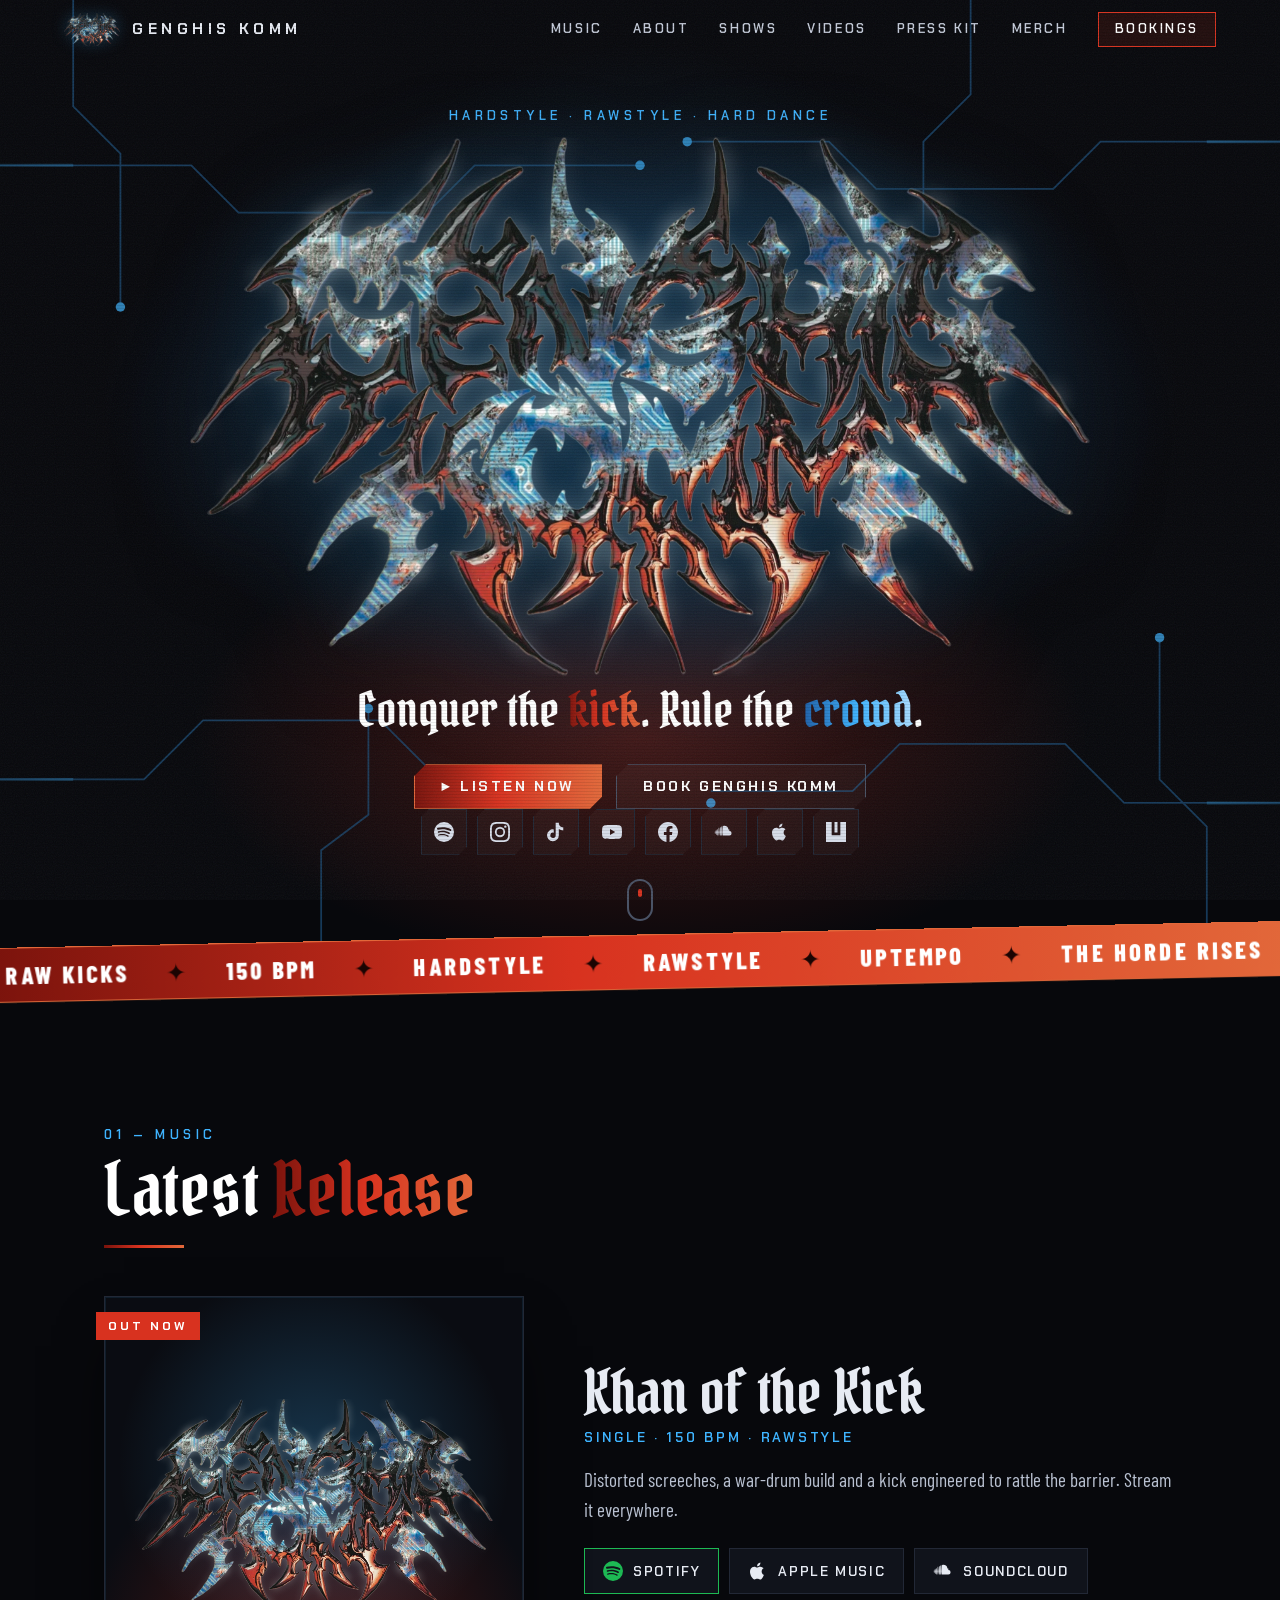
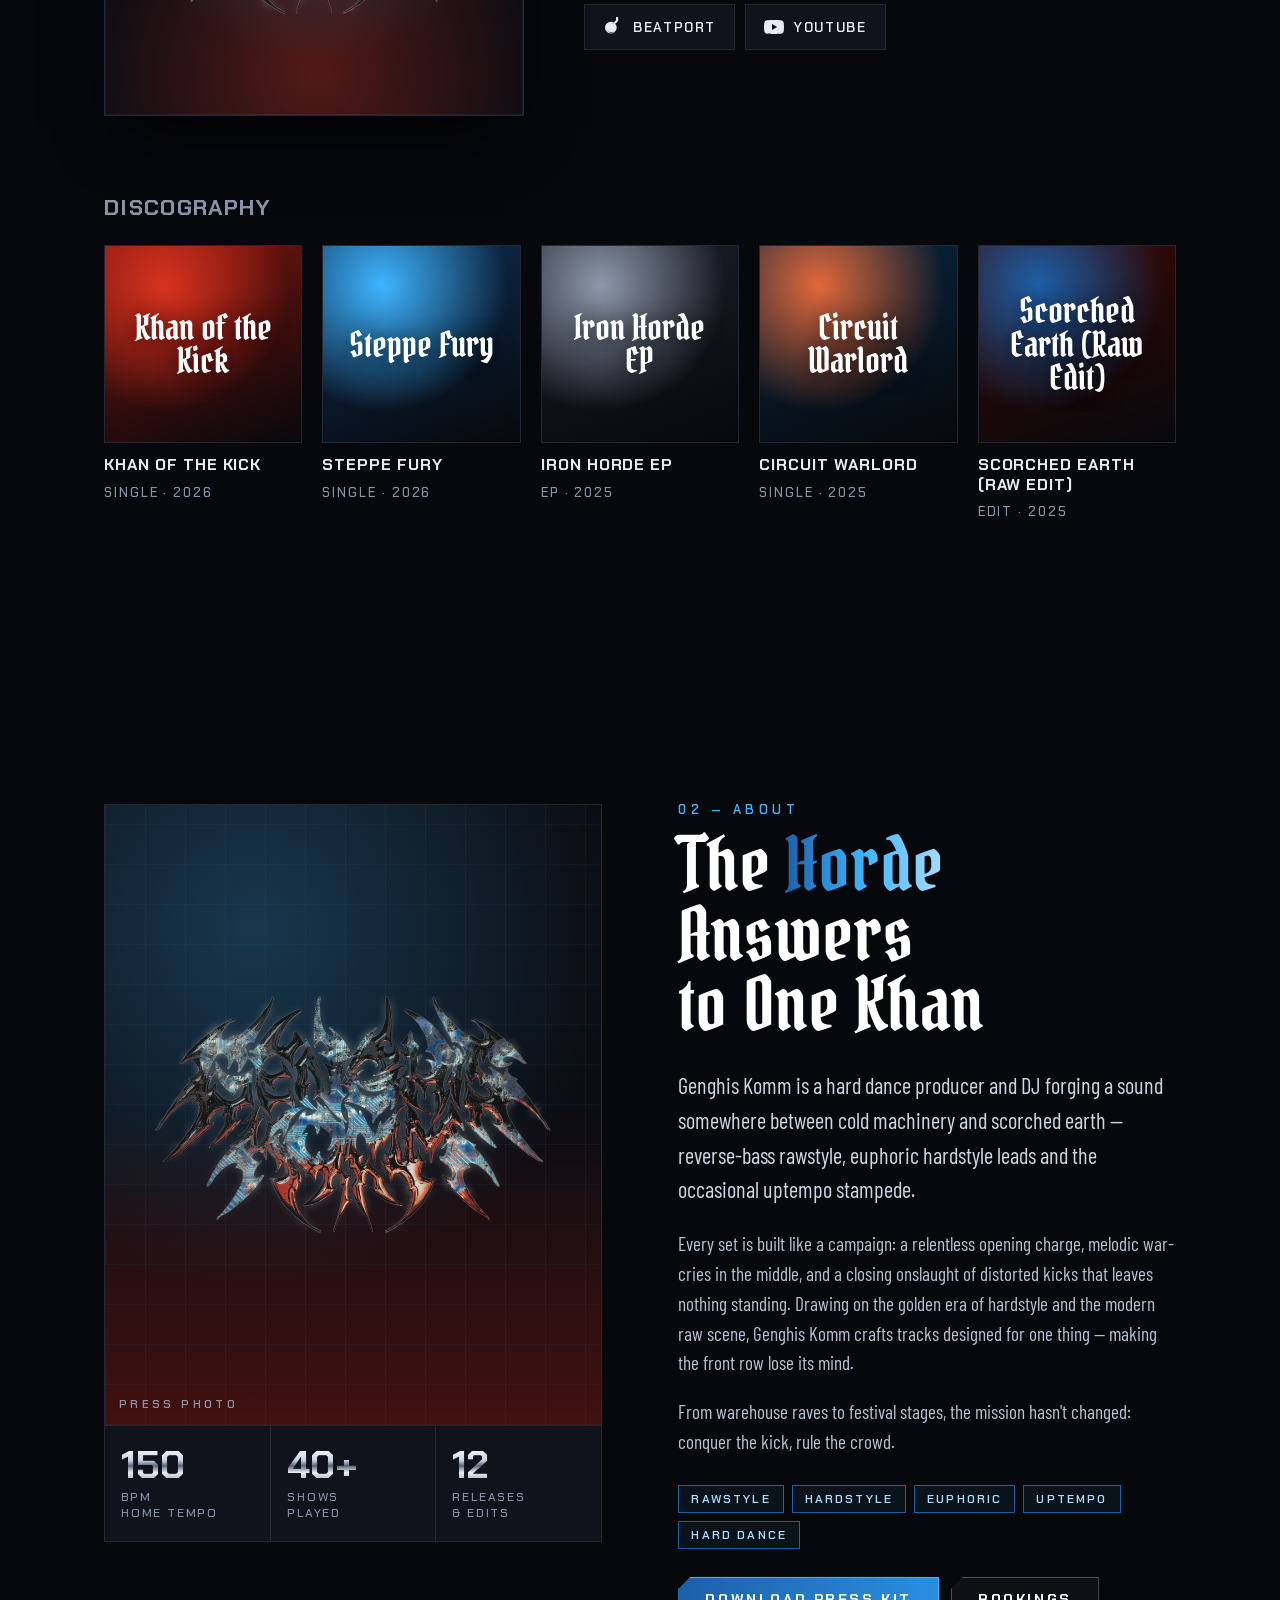
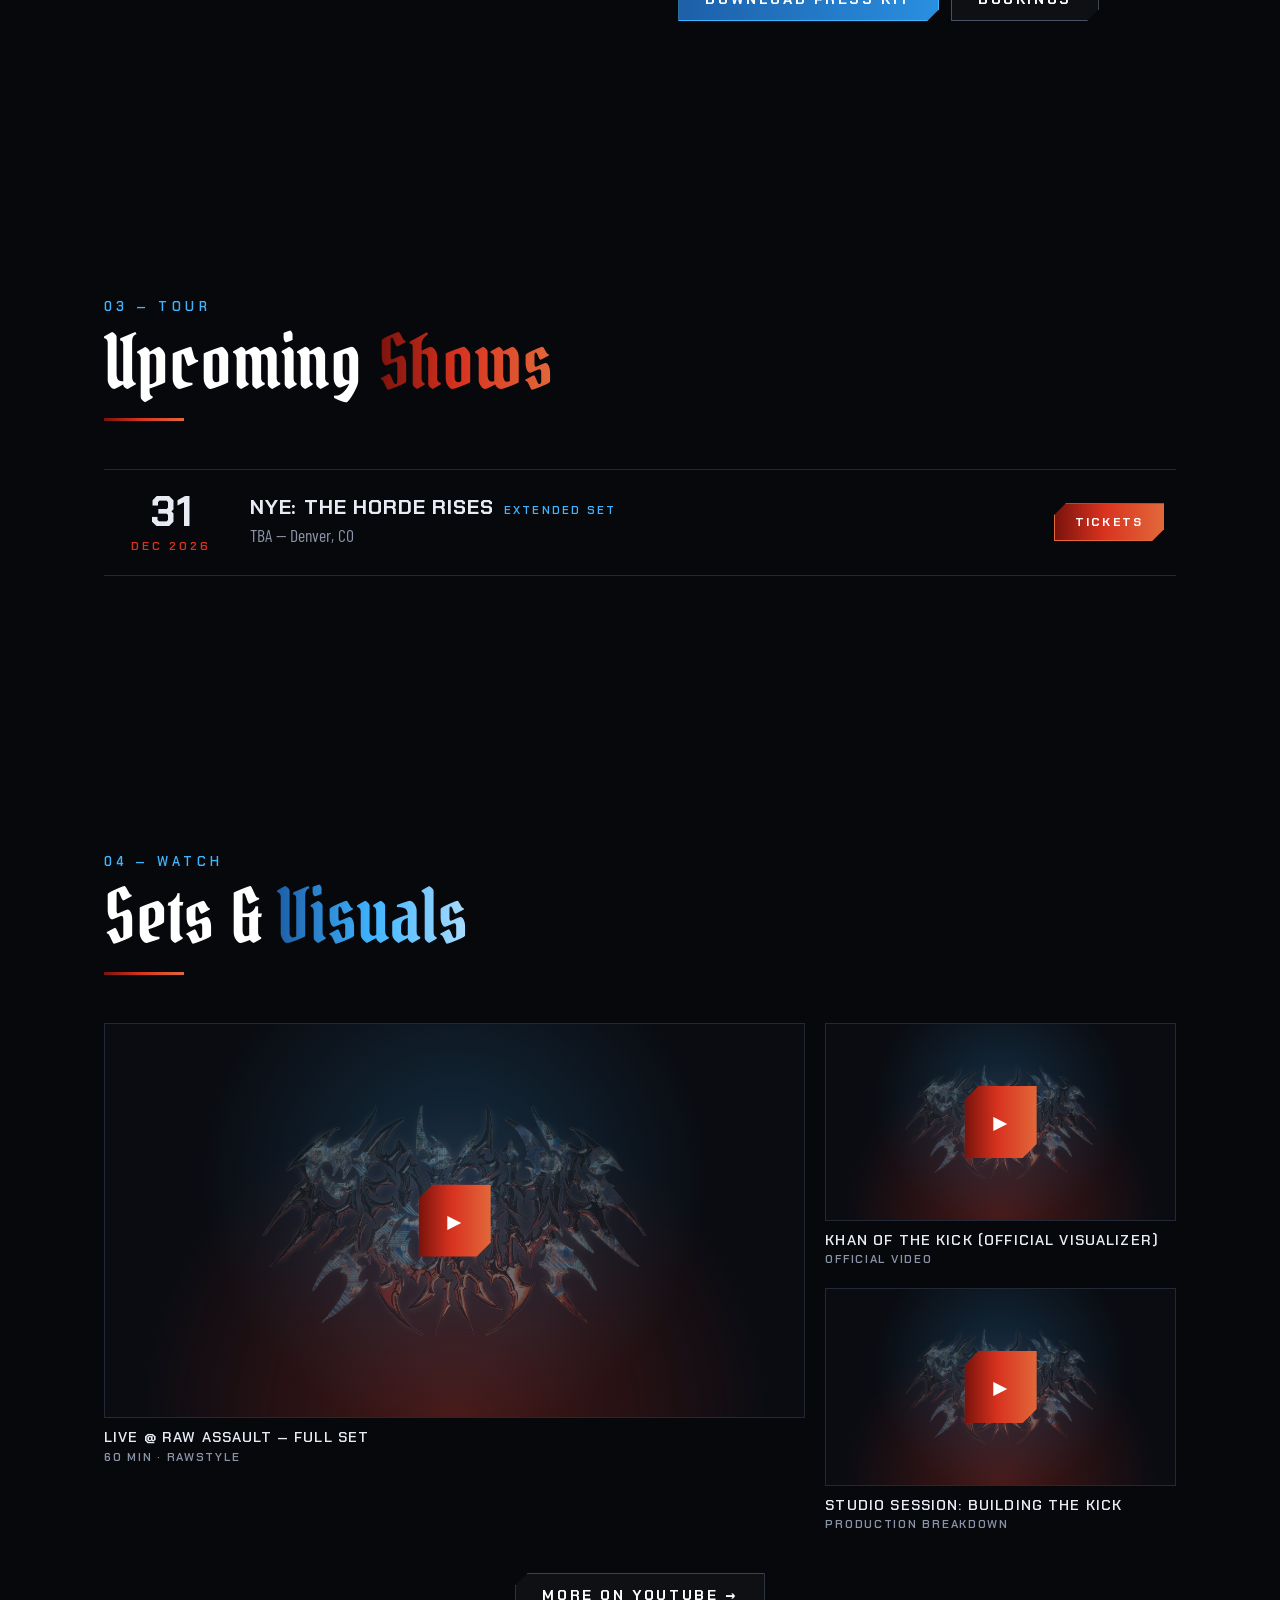
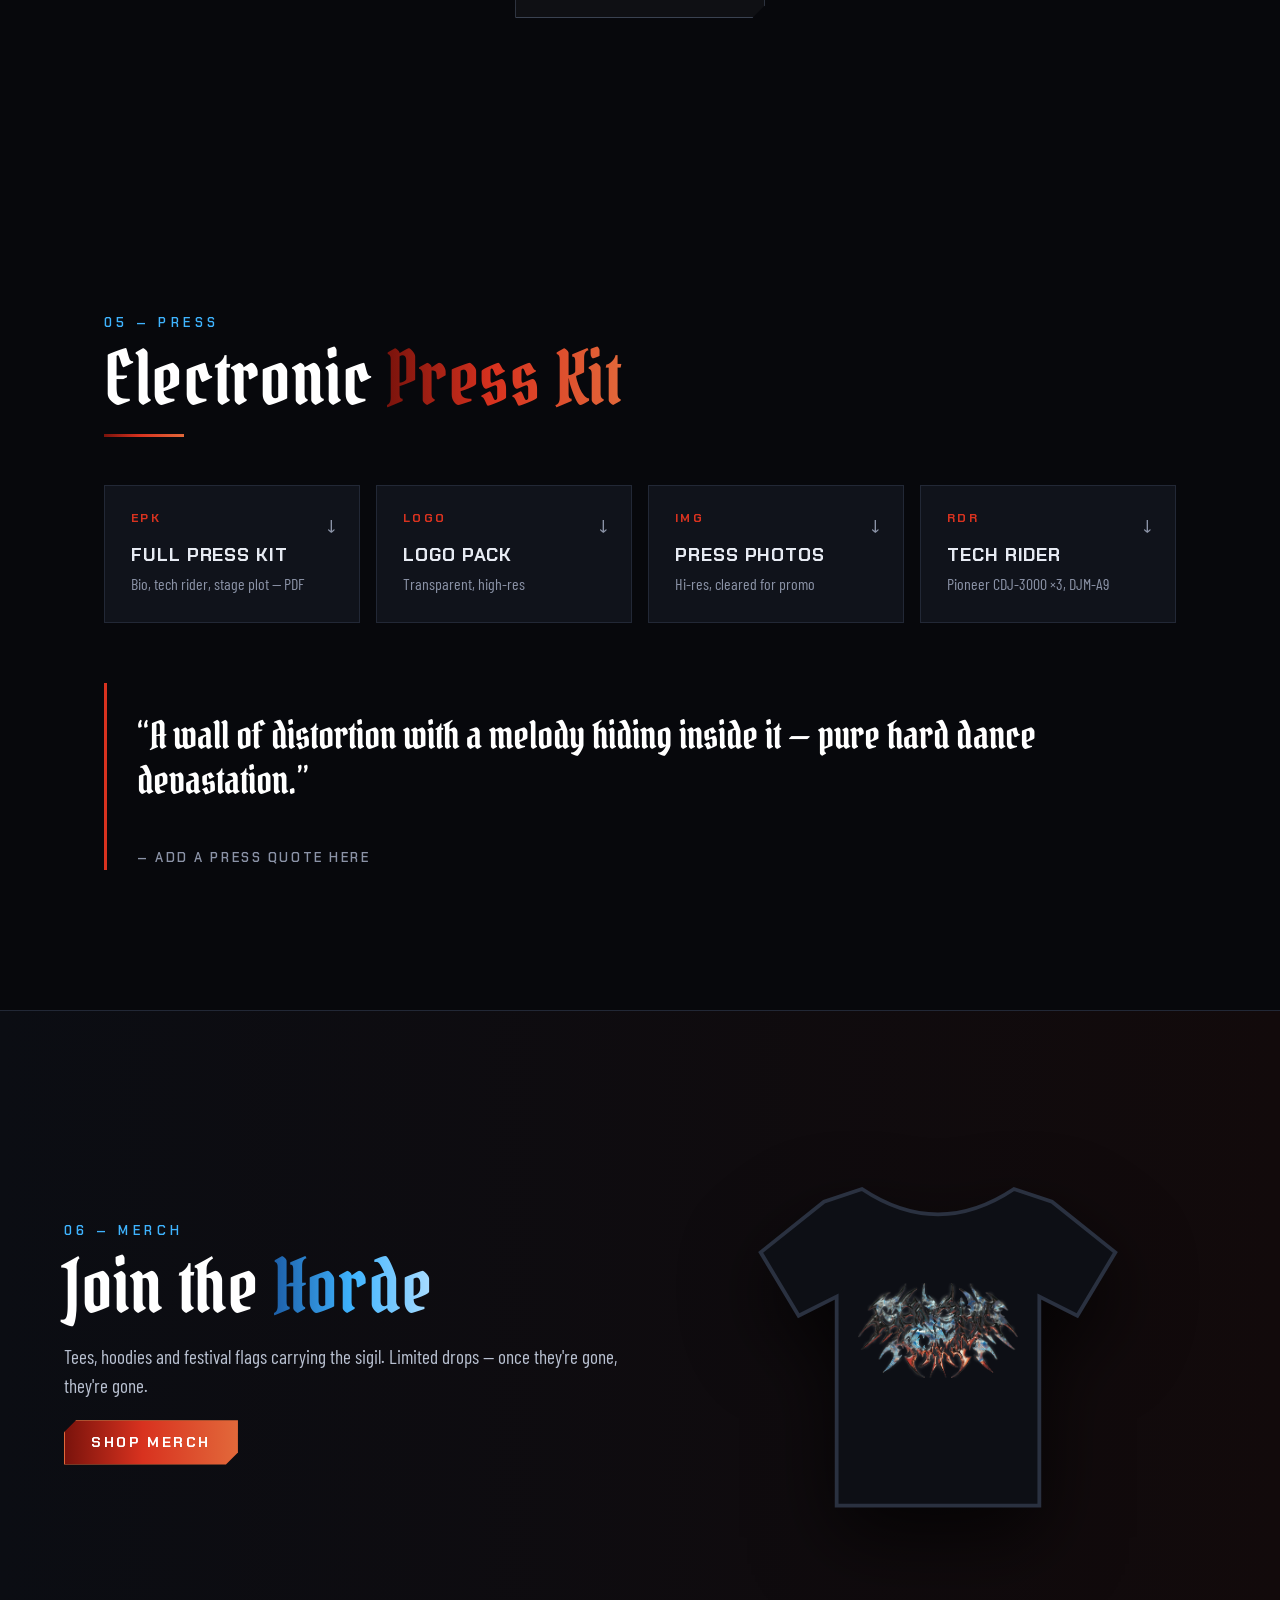
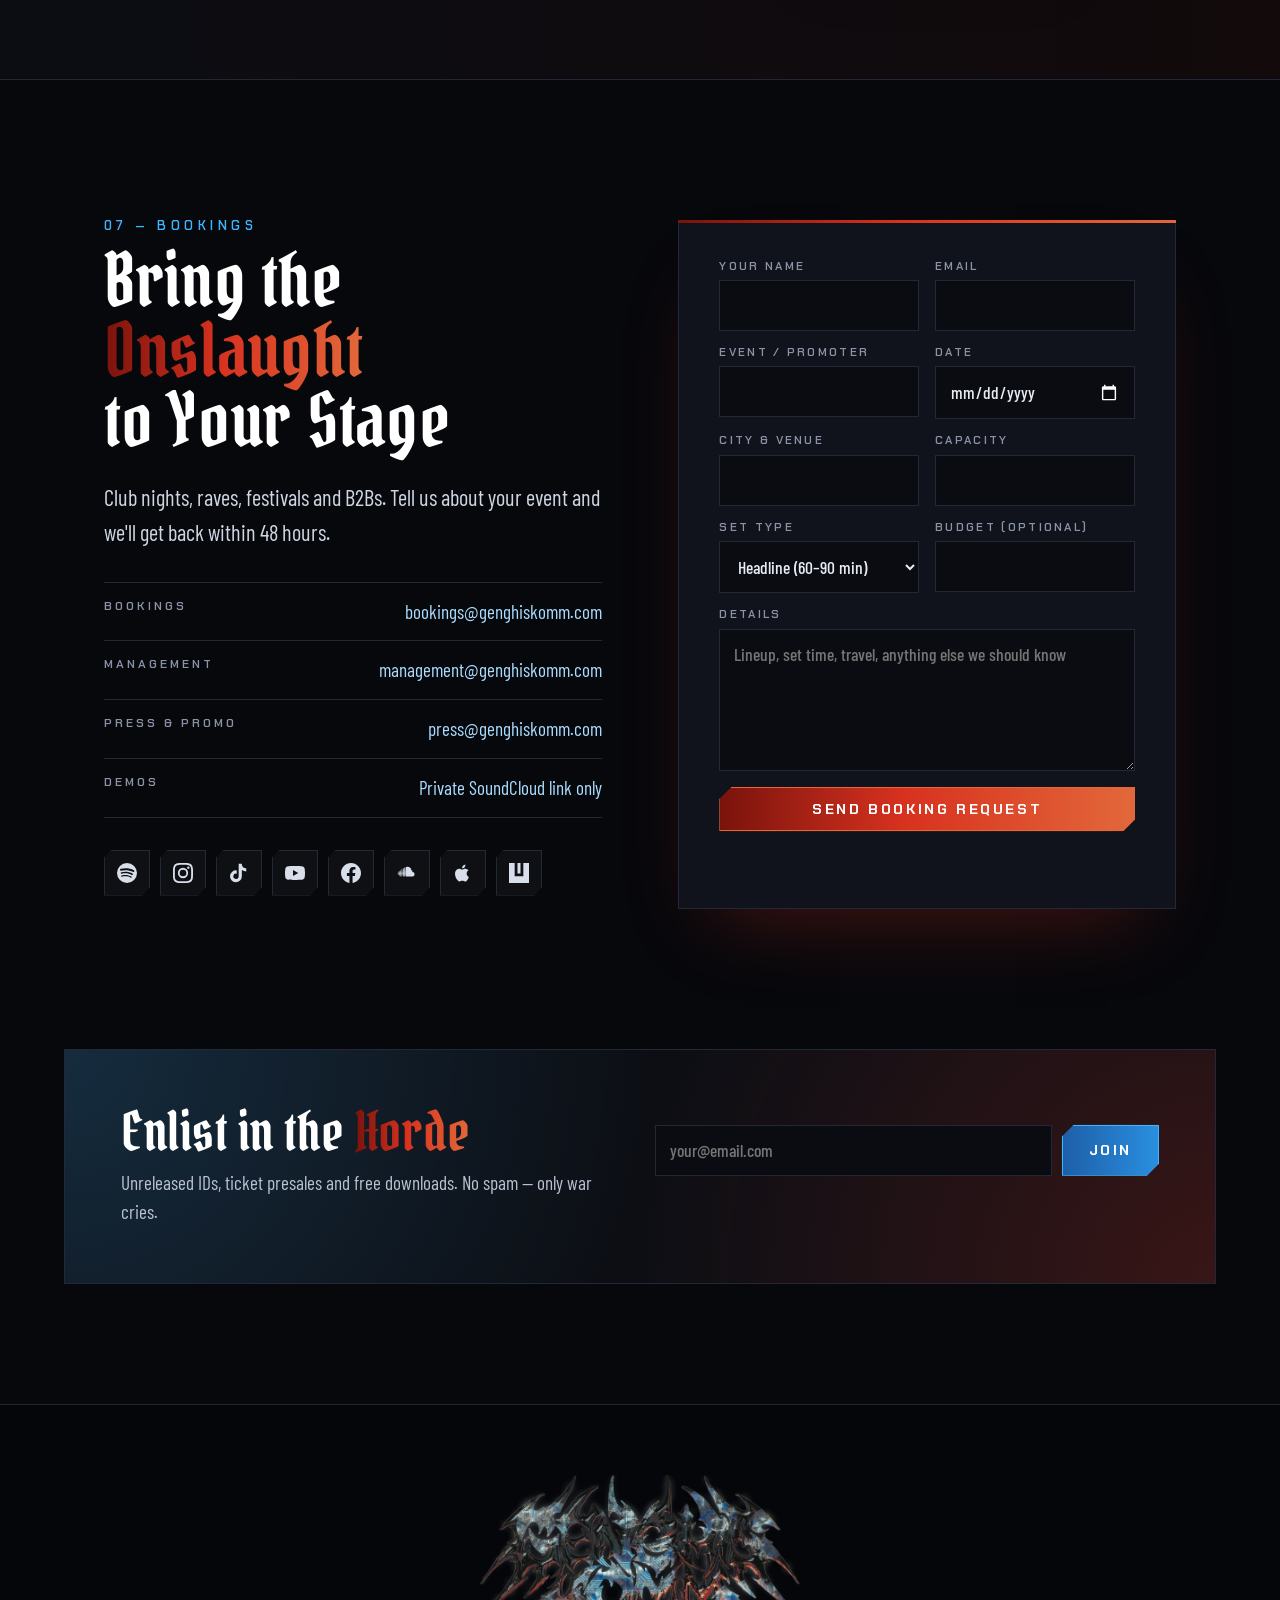
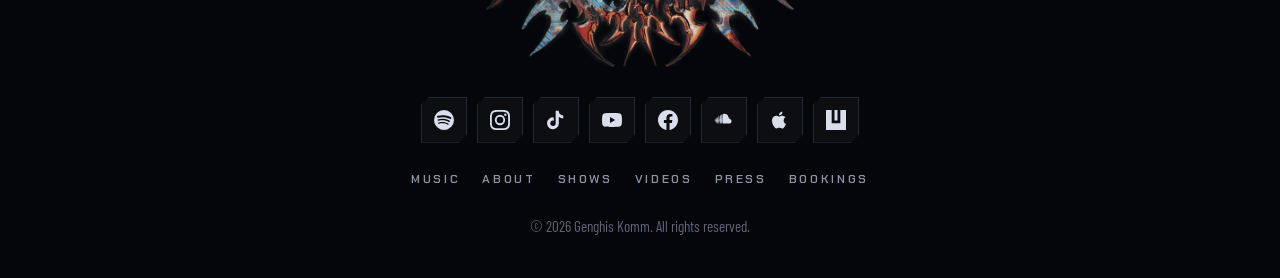
==== index.html @ 0d564d3f "Add Genghis Komm hard dance artist website Static single-page artist profile built around the Genghi" ====
<!doctype html>
<html lang="en">
<head>
  <meta charset="utf-8">
  <meta name="viewport" content="width=device-width, initial-scale=1">
  <title>Genghis Komm — Hard Dance</title>
  <meta name="description" content="Genghis Komm — hardstyle, rawstyle and hard dance producer & DJ. Music, tour dates, press kit and bookings.">
  <meta name="theme-color" content="#07080c">

  <meta property="og:type" content="profile">
  <meta property="og:title" content="Genghis Komm — Hard Dance">
  <meta property="og:description" content="Hardstyle / Rawstyle producer & DJ. Listen, watch, and book Genghis Komm.">
  <meta property="og:image" content="assets/og-image.jpg">
  <meta name="twitter:card" content="summary_large_image">

  <link rel="icon" type="image/png" href="assets/favicon.png">
  <link rel="apple-touch-icon" href="assets/favicon.png">

  <link rel="preconnect" href="https://fonts.googleapis.com">
  <link rel="preconnect" href="https://fonts.gstatic.com" crossorigin>
  <link href="https://fonts.googleapis.com/css2?family=Chakra+Petch:wght@400;500;600;700&family=Pirata+One&family=Barlow+Condensed:wght@400;500;600;800&display=swap" rel="stylesheet">
  <link rel="stylesheet" href="css/style.css">

  <script type="application/ld+json">
  {
    "@context": "https://schema.org",
    "@type": "MusicGroup",
    "name": "Genghis Komm",
    "genre": ["Hardstyle", "Rawstyle", "Hard Dance"],
    "image": "assets/og-image.jpg",
    "sameAs": [
      "https://open.spotify.com/artist/REPLACE_WITH_SPOTIFY_ARTIST_ID",
      "https://www.instagram.com/genghiskomm",
      "https://www.facebook.com/genghiskomm",
      "https://www.tiktok.com/@genghiskomm",
      "https://www.youtube.com/@genghiskomm",
      "https://soundcloud.com/genghiskomm"
    ]
  }
  </script>
</head>
<body>
  <div class="fx-noise" aria-hidden="true"></div>
  <div class="fx-scan" aria-hidden="true"></div>

  <!-- ============ NAV ============ -->
  <header class="nav" id="top">
    <a class="nav__brand" href="#top" aria-label="Genghis Komm home">
      <img src="assets/logo.webp" alt="" width="64" height="38">
      <span>GENGHIS KOMM</span>
    </a>
    <button class="nav__toggle" aria-expanded="false" aria-controls="nav-menu" aria-label="Open menu">
      <span></span><span></span><span></span>
    </button>
    <nav class="nav__menu" id="nav-menu">
      <a href="#music">Music</a>
      <a href="#about">About</a>
      <a href="#shows">Shows</a>
      <a href="#videos">Videos</a>
      <a href="#press">Press Kit</a>
      <a href="#merch">Merch</a>
      <a class="nav__cta" href="#bookings">Bookings</a>
    </nav>
  </header>

  <main>
    <!-- ============ HERO ============ -->
    <section class="hero" aria-label="Genghis Komm">
      <svg class="hero__circuit" aria-hidden="true" viewBox="0 0 1200 800" preserveAspectRatio="xMidYMid slice">
        <defs>
          <linearGradient id="trace" x1="0" x2="1">
            <stop offset="0" stop-color="#3fb4ff" stop-opacity="0"/>
            <stop offset=".5" stop-color="#3fb4ff" stop-opacity=".9"/>
            <stop offset="1" stop-color="#3fb4ff" stop-opacity="0"/>
          </linearGradient>
        </defs>
        <g fill="none" stroke="#1d4f7a" stroke-width="1.5">
          <path d="M0 140 H220 L260 180 H420 L460 140 H600"/>
          <path d="M0 660 H180 L230 610 H380 L420 650 H560"/>
          <path d="M1200 120 H990 L950 160 H800 L760 120 H640"/>
          <path d="M1200 680 H1010 L960 630 H820 L780 670 H660"/>
          <path d="M120 0 V90 L160 130 V260"/>
          <path d="M1080 800 V700 L1040 660 V540"/>
          <path d="M330 800 V720 L370 690 V600"/>
          <path d="M880 0 V80 L840 120 V230"/>
        </g>
        <g class="hero__pulses" fill="none" stroke="url(#trace)" stroke-width="2.5">
          <path d="M0 140 H220 L260 180 H420 L460 140 H600"/>
          <path d="M1200 680 H1010 L960 630 H820 L780 670 H660"/>
          <path d="M1200 120 H990 L950 160 H800 L760 120 H640"/>
          <path d="M0 660 H180 L230 610 H380 L420 650 H560"/>
        </g>
        <g fill="#3fb4ff">
          <circle cx="600" cy="140" r="4"/><circle cx="560" cy="660" r="4"/>
          <circle cx="640" cy="120" r="4"/><circle cx="660" cy="680" r="4"/>
          <circle cx="160" cy="260" r="4"/><circle cx="1040" cy="540" r="4"/>
          <circle cx="370" cy="600" r="4"/><circle cx="840" cy="230" r="4"/>
        </g>
      </svg>

      <div class="hero__glow" aria-hidden="true"></div>

      <div class="hero__inner">
        <p class="eyebrow">Hardstyle · Rawstyle · Hard Dance</p>
        <h1 class="hero__logo">
          <img src="assets/logo.webp" alt="Genghis Komm" width="1428" height="856" fetchpriority="high">
        </h1>
        <p class="hero__tag">Conquer the <span class="red">kick</span>. Rule the <span class="blue">crowd</span>.</p>
        <div class="hero__ctas">
          <a class="btn btn--red" href="#music">▶ Listen now</a>
          <a class="btn btn--ghost" href="#bookings">Book Genghis Komm</a>
        </div>
        <ul class="socials socials--hero" aria-label="Social links">
          <!-- Link list is shared with the footer & bookings section; edit URLs in js/main.js → LINKS -->
        </ul>
      </div>

      <a class="hero__scroll" href="#music" aria-label="Scroll to music"><span></span></a>
    </section>

    <!-- ============ TICKER ============ -->
    <div class="ticker" aria-hidden="true">
      <div class="ticker__track">
        <span>RAW KICKS</span><i>✦</i><span>150 BPM</span><i>✦</i><span>HARDSTYLE</span><i>✦</i><span>RAWSTYLE</span><i>✦</i><span>UPTEMPO</span><i>✦</i><span>THE HORDE RISES</span><i>✦</i>
        <span>RAW KICKS</span><i>✦</i><span>150 BPM</span><i>✦</i><span>HARDSTYLE</span><i>✦</i><span>RAWSTYLE</span><i>✦</i><span>UPTEMPO</span><i>✦</i><span>THE HORDE RISES</span><i>✦</i>
      </div>
    </div>

    <!-- ============ MUSIC ============ -->
    <section class="section" id="music">
      <div class="section__head">
        <p class="eyebrow">01 — Music</p>
        <h2>Latest <span class="red">Release</span></h2>
      </div>

      <div class="release">
        <div class="release__art">
          <div class="art-frame">
            <!-- Swap for your cover art: <img src="assets/covers/latest.jpg" alt="..."> -->
            <img src="assets/logo.webp" alt="Latest release artwork">
          </div>
          <span class="badge">Out now</span>
        </div>
        <div class="release__info">
          <h3 class="release__title">Khan of the Kick</h3>
          <p class="release__meta">Single · 150 BPM · Rawstyle</p>
          <p>Distorted screeches, a war-drum build and a kick engineered to rattle the barrier. Stream it everywhere.</p>

          <!-- Spotify player: set data-spotify to an embed path like "artist/XXXX", "album/XXXX" or "track/XXXX" -->
          <div class="embed embed--spotify" data-spotify="" hidden></div>

          <div class="dsp" aria-label="Stream on">
            <a class="dsp__btn dsp__btn--spotify" data-link="spotify" href="#" target="_blank" rel="noopener">
              <svg viewBox="0 0 24 24" aria-hidden="true"><use href="#i-spotify"/></svg>Spotify
            </a>
            <a class="dsp__btn" data-link="apple" href="#" target="_blank" rel="noopener">
              <svg viewBox="0 0 24 24" aria-hidden="true"><use href="#i-apple"/></svg>Apple Music
            </a>
            <a class="dsp__btn" data-link="soundcloud" href="#" target="_blank" rel="noopener">
              <svg viewBox="0 0 24 24" aria-hidden="true"><use href="#i-soundcloud"/></svg>SoundCloud
            </a>
            <a class="dsp__btn" data-link="beatport" href="#" target="_blank" rel="noopener">
              <svg viewBox="0 0 24 24" aria-hidden="true"><use href="#i-beatport"/></svg>Beatport
            </a>
            <a class="dsp__btn" data-link="youtube" href="#" target="_blank" rel="noopener">
              <svg viewBox="0 0 24 24" aria-hidden="true"><use href="#i-youtube"/></svg>YouTube
            </a>
          </div>
        </div>
      </div>

      <h3 class="subhead">Discography</h3>
      <div class="disco" id="disco">
        <!-- Rendered from js/main.js → RELEASES -->
      </div>
    </section>

    <!-- ============ ABOUT ============ -->
    <section class="section section--split" id="about">
      <div class="about__visual">
        <div class="about__photo">
          <!-- Replace with a press photo: <img src="assets/press/photo-1.jpg" alt="Genghis Komm performing"> -->
          <img src="assets/logo.webp" alt="" class="about__mark">
          <span class="about__photo-label">Press photo</span>
        </div>
        <div class="stats">
          <div class="stat"><b data-count="150">0</b><span>BPM<br>Home tempo</span></div>
          <div class="stat"><b data-count="40" data-suffix="+">0</b><span>Shows<br>played</span></div>
          <div class="stat"><b data-count="12">0</b><span>Releases<br>& edits</span></div>
        </div>
      </div>
      <div class="about__copy">
        <p class="eyebrow">02 — About</p>
        <h2>The <span class="blue">Horde</span> Answers<br>to One Khan</h2>
        <p class="lead">Genghis Komm is a hard dance producer and DJ forging a sound somewhere between cold machinery and scorched earth — reverse-bass rawstyle, euphoric hardstyle leads and the occasional uptempo stampede.</p>
        <p>Every set is built like a campaign: a relentless opening charge, melodic war-cries in the middle, and a closing onslaught of distorted kicks that leaves nothing standing. Drawing on the golden era of hardstyle and the modern raw scene, Genghis Komm crafts tracks designed for one thing — making the front row lose its mind.</p>
        <p>From warehouse raves to festival stages, the mission hasn't changed: conquer the kick, rule the crowd.</p>
        <div class="tags">
          <span>Rawstyle</span><span>Hardstyle</span><span>Euphoric</span><span>Uptempo</span><span>Hard Dance</span>
        </div>
        <div class="about__ctas">
          <a class="btn btn--blue" href="#press">Download press kit</a>
          <a class="btn btn--ghost" href="#bookings">Bookings</a>
        </div>
      </div>
    </section>

    <!-- ============ SHOWS ============ -->
    <section class="section" id="shows">
      <div class="section__head">
        <p class="eyebrow">03 — Tour</p>
        <h2>Upcoming <span class="red">Shows</span></h2>
      </div>
      <ol class="shows" id="shows-list">
        <!-- Rendered from js/main.js → SHOWS -->
      </ol>
      <p class="shows__empty" id="shows-empty" hidden>No dates announced right now — follow on <a data-link="instagram" href="#" target="_blank" rel="noopener">Instagram</a> to hear first, or <a href="#bookings">book a show</a>.</p>
    </section>

    <!-- ============ VIDEOS ============ -->
    <section class="section" id="videos">
      <div class="section__head">
        <p class="eyebrow">04 — Watch</p>
        <h2>Sets &amp; <span class="blue">Visuals</span></h2>
      </div>
      <div class="videos" id="videos-grid">
        <!-- Rendered from js/main.js → VIDEOS (click-to-load YouTube, no tracking until played) -->
      </div>
      <p class="center"><a class="btn btn--ghost" data-link="youtube" href="#" target="_blank" rel="noopener">More on YouTube →</a></p>
    </section>

    <!-- ============ PRESS ============ -->
    <section class="section" id="press">
      <div class="section__head">
        <p class="eyebrow">05 — Press</p>
        <h2>Electronic <span class="red">Press Kit</span></h2>
      </div>
      <div class="press">
        <a class="press__card" href="assets/press/genghis-komm-epk.pdf" download>
          <span class="press__icon">EPK</span>
          <b>Full press kit</b>
          <small>Bio, tech rider, stage plot — PDF</small>
        </a>
        <a class="press__card" href="assets/logo.webp" download="genghis-komm-logo.webp">
          <span class="press__icon">LOGO</span>
          <b>Logo pack</b>
          <small>Transparent, high-res</small>
        </a>
        <a class="press__card" href="assets/press/genghis-komm-photos.zip" download>
          <span class="press__icon">IMG</span>
          <b>Press photos</b>
          <small>Hi-res, cleared for promo</small>
        </a>
        <a class="press__card" href="assets/press/genghis-komm-rider.pdf" download>
          <span class="press__icon">RDR</span>
          <b>Tech rider</b>
          <small>Pioneer CDJ-3000 ×3, DJM-A9</small>
        </a>
      </div>
      <blockquote class="quote">
        <p>“A wall of distortion with a melody hiding inside it — pure hard dance devastation.”</p>
        <cite>— Add a press quote here</cite>
      </blockquote>
    </section>

    <!-- ============ MERCH ============ -->
    <section class="section section--merch" id="merch">
      <div class="merch">
        <div>
          <p class="eyebrow">06 — Merch</p>
          <h2>Join the <span class="blue">Horde</span></h2>
          <p>Tees, hoodies and festival flags carrying the sigil. Limited drops — once they're gone, they're gone.</p>
          <a class="btn btn--red" data-link="merch" href="#" target="_blank" rel="noopener">Shop merch</a>
        </div>
        <div class="merch__tee" aria-hidden="true">
          <svg viewBox="0 0 300 300"><path d="M90 30 L60 40 L10 80 L40 130 L70 115 L70 280 L230 280 L230 115 L260 130 L290 80 L240 40 L210 30 Q150 70 90 30 Z" fill="#0d0f15" stroke="#2a3140" stroke-width="3"/></svg>
          <img src="assets/logo.webp" alt="">
        </div>
      </div>
    </section>

    <!-- ============ BOOKINGS ============ -->
    <section class="section section--split" id="bookings">
      <div class="bookings__info">
        <p class="eyebrow">07 — Bookings</p>
        <h2>Bring the <span class="red">Onslaught</span><br>to Your Stage</h2>
        <p class="lead">Club nights, raves, festivals and B2Bs. Tell us about your event and we'll get back within 48 hours.</p>
        <dl class="contacts">
          <div><dt>Bookings</dt><dd><a data-email="bookings" href="#"></a></dd></div>
          <div><dt>Management</dt><dd><a data-email="management" href="#"></a></dd></div>
          <div><dt>Press &amp; Promo</dt><dd><a data-email="press" href="#"></a></dd></div>
          <div><dt>Demos</dt><dd><a data-link="soundcloud" href="#" target="_blank" rel="noopener">Private SoundCloud link only</a></dd></div>
        </dl>
        <ul class="socials" aria-label="Social links"></ul>
      </div>

      <form class="form" id="booking-form" novalidate>
        <div class="form__row">
          <label>Your name<input name="name" required autocomplete="name"></label>
          <label>Email<input name="email" type="email" required autocomplete="email"></label>
        </div>
        <div class="form__row">
          <label>Event / promoter<input name="event" required></label>
          <label>Date<input name="date" type="date"></label>
        </div>
        <div class="form__row">
          <label>City &amp; venue<input name="venue"></label>
          <label>Capacity<input name="capacity" inputmode="numeric"></label>
        </div>
        <div class="form__row">
          <label>Set type
            <select name="settype">
              <option>Headline (60–90 min)</option>
              <option>Support (45–60 min)</option>
              <option>Festival slot</option>
              <option>B2B</option>
              <option>Other</option>
            </select>
          </label>
          <label>Budget (optional)<input name="budget"></label>
        </div>
        <label>Details<textarea name="message" rows="5" placeholder="Lineup, set time, travel, anything else we should know"></textarea></label>
        <button class="btn btn--red btn--block" type="submit">Send booking request</button>
        <p class="form__status" role="status" aria-live="polite"></p>
      </form>
    </section>

    <!-- ============ NEWSLETTER ============ -->
    <section class="newsletter">
      <div>
        <h2>Enlist in the <span class="red">Horde</span></h2>
        <p>Unreleased IDs, ticket presales and free downloads. No spam — only war cries.</p>
      </div>
      <form class="newsletter__form" id="newsletter-form">
        <label class="sr-only" for="nl-email">Email address</label>
        <input id="nl-email" type="email" placeholder="your@email.com" required autocomplete="email">
        <button class="btn btn--blue" type="submit">Join</button>
        <p class="form__status" role="status" aria-live="polite"></p>
      </form>
    </section>
  </main>

  <!-- ============ FOOTER ============ -->
  <footer class="footer">
    <img src="assets/logo.webp" alt="Genghis Komm" class="footer__logo" loading="lazy">
    <ul class="socials" aria-label="Social links"></ul>
    <nav class="footer__nav">
      <a href="#music">Music</a><a href="#about">About</a><a href="#shows">Shows</a><a href="#videos">Videos</a><a href="#press">Press</a><a href="#bookings">Bookings</a>
    </nav>
    <p class="footer__legal">© <span id="year"></span> Genghis Komm. All rights reserved.</p>
  </footer>

  <!-- ============ ICON SPRITE ============ -->
  <svg width="0" height="0" style="position:absolute" aria-hidden="true">
    <symbol id="i-spotify" viewBox="0 0 24 24"><path fill="currentColor" d="M12 0a12 12 0 1 0 0 24 12 12 0 0 0 0-24Zm5.5 17.3a.75.75 0 0 1-1 .25c-2.8-1.7-6.4-2.1-10.6-1.2a.75.75 0 1 1-.33-1.46c4.6-1 8.6-.6 11.7 1.4.36.2.47.67.25 1Zm1.47-3.26a.94.94 0 0 1-1.3.3c-3.2-2-8.1-2.55-11.9-1.4a.94.94 0 1 1-.54-1.8c4.3-1.3 9.7-.67 13.4 1.6.44.27.58.85.3 1.3Zm.13-3.4C15.2 8.3 8.8 8.1 5.1 9.2a1.13 1.13 0 1 1-.66-2.16c4.2-1.3 11.3-1 15.8 1.66a1.13 1.13 0 0 1-1.16 1.94Z"/></symbol>
    <symbol id="i-instagram" viewBox="0 0 24 24"><path fill="currentColor" d="M12 2.2c3.2 0 3.6 0 4.8.07 3.25.15 4.77 1.7 4.92 4.92.06 1.27.07 1.65.07 4.85s0 3.58-.07 4.85c-.15 3.22-1.66 4.77-4.92 4.92-1.27.06-1.64.07-4.8.07s-3.6 0-4.85-.07c-3.26-.15-4.77-1.7-4.92-4.92C2.2 15.6 2.2 15.2 2.2 12s0-3.58.07-4.85C2.42 3.93 3.94 2.4 7.15 2.27 8.42 2.2 8.8 2.2 12 2.2ZM12 0C8.74 0 8.33 0 7.05.07 2.7.27.27 2.7.07 7.05 0 8.33 0 8.74 0 12s0 3.67.07 4.95c.2 4.36 2.62 6.78 6.98 6.98C8.33 24 8.74 24 12 24s3.67 0 4.95-.07c4.35-.2 6.78-2.62 6.98-6.98.06-1.28.07-1.69.07-4.95s0-3.67-.07-4.95C23.73 2.7 21.3.27 16.95.07 15.67 0 15.26 0 12 0Zm0 5.84a6.16 6.16 0 1 0 0 12.32 6.16 6.16 0 0 0 0-12.32ZM12 16a4 4 0 1 1 0-8 4 4 0 0 1 0 8Zm6.4-11.85a1.44 1.44 0 1 0 0 2.88 1.44 1.44 0 0 0 0-2.88Z"/></symbol>
    <symbol id="i-facebook" viewBox="0 0 24 24"><path fill="currentColor" d="M24 12.07C24 5.4 18.63 0 12 0S0 5.4 0 12.07C0 18.1 4.39 23.1 10.13 24v-8.44H7.08v-3.49h3.05V9.41c0-3.02 1.8-4.7 4.54-4.7 1.31 0 2.68.24 2.68.24v2.97h-1.5c-1.5 0-1.96.93-1.96 1.89v2.26h3.33l-.53 3.5h-2.8V24C19.62 23.1 24 18.1 24 12.07Z"/></symbol>
    <symbol id="i-tiktok" viewBox="0 0 24 24"><path fill="currentColor" d="M19.6 6.3a5.4 5.4 0 0 1-4.2-4.8V1h-3.8v14.9a3.2 3.2 0 1 1-2.3-3.1V8.9a7.1 7.1 0 1 0 6.1 7V8.4a9.1 9.1 0 0 0 5.3 1.7V6.4c-.4 0-.8 0-1.1-.1Z"/></symbol>
    <symbol id="i-youtube" viewBox="0 0 24 24"><path fill="currentColor" d="M23.5 6.2a3 3 0 0 0-2.1-2.1C19.5 3.6 12 3.6 12 3.6s-7.5 0-9.4.5A3 3 0 0 0 .5 6.2 31 31 0 0 0 0 12a31 31 0 0 0 .5 5.8 3 3 0 0 0 2.1 2.1c1.9.5 9.4.5 9.4.5s7.5 0 9.4-.5a3 3 0 0 0 2.1-2.1A31 31 0 0 0 24 12a31 31 0 0 0-.5-5.8ZM9.6 15.6V8.4l6.3 3.6-6.3 3.6Z"/></symbol>
    <symbol id="i-soundcloud" viewBox="0 0 24 24"><path fill="currentColor" d="M1.2 14.4c0 .1.1.2.2.2s.2-.1.2-.2l.3-1.9-.3-2c0-.1-.1-.2-.2-.2s-.2.1-.2.2L1 12.5l.2 1.9Zm1.4 1.1c0 .1.1.2.2.2s.2-.1.2-.2l.4-3-.4-3c0-.1-.1-.2-.2-.2s-.2.1-.2.2l-.3 3 .3 3Zm1.5.3c0 .2.1.3.3.3.1 0 .2-.1.3-.3l.3-3.3-.3-3.5c0-.2-.1-.3-.3-.3-.1 0-.3.1-.3.3l-.3 3.5.3 3.3Zm1.5.1c0 .2.2.3.3.3.2 0 .3-.1.3-.3l.3-3.4-.3-5.3c0-.2-.2-.3-.3-.3-.2 0-.3.1-.3.3l-.3 5.3.3 3.4Zm1.6 0c0 .2.2.4.4.4s.4-.2.4-.4l.3-3.4-.3-5.8c0-.2-.2-.4-.4-.4s-.4.2-.4.4l-.3 5.8.3 3.4Zm1.6 0c0 .2.2.4.4.4s.4-.2.4-.4l.2-3.4-.2-6.6c0-.2-.2-.4-.4-.4s-.4.2-.4.4l-.2 6.6.2 3.4Zm2 .4c.2 0 .5-.2.5-.5l.2-3.3-.2-7c0-.3-.2-.5-.5-.5-.2 0-.4.2-.5.5l-.2 7 .2 3.3c0 .3.2.5.5.5Zm7.6-7.4c-.4 0-.8.1-1.1.2a5 5 0 0 0-5-4.5c-.4 0-.8.1-1.1.2-.2.1-.2.1-.2.3v10.8c0 .2.2.4.4.4h7a2.7 2.7 0 0 0 0-5.4Z"/></symbol>
    <symbol id="i-apple" viewBox="0 0 24 24"><path fill="currentColor" d="M16.4 12.7c0-2.6 2.1-3.8 2.2-3.9a4.8 4.8 0 0 0-3.8-2c-1.6-.2-3.1.9-3.9.9-.8 0-2-.9-3.4-.9a5 5 0 0 0-4.2 2.6c-1.8 3.1-.5 7.7 1.3 10.2.9 1.2 1.9 2.6 3.2 2.6 1.3-.1 1.8-.8 3.3-.8 1.6 0 2 .8 3.4.8s2.3-1.3 3.1-2.5c1-1.4 1.4-2.8 1.4-2.9 0 0-2.7-1-2.7-4.1ZM13.9 5a4.4 4.4 0 0 0 1-3.2 4.6 4.6 0 0 0-3 1.5 4.2 4.2 0 0 0-1 3.1c1.1.1 2.3-.6 3-1.4Z"/></symbol>
    <symbol id="i-beatport" viewBox="0 0 24 24"><path fill="currentColor" d="M14.7 14.1a4.6 4.6 0 1 1-9.1 0 4.6 4.6 0 0 1 9.1 0Zm-4.5-7c1.6 0 3 .5 4.2 1.4l3.8-3.8V0h-2.6v4l-2.7 2.7a7 7 0 1 0 1.9 1.6ZM10.2 18.7a4.6 4.6 0 1 0 0-9.2 4.6 4.6 0 0 0 0 9.2Z"/></symbol>
    <symbol id="i-bandsintown" viewBox="0 0 24 24"><path fill="currentColor" d="M6.8 0v16h10.4V0H24v24H0V0h6.8Zm3.4 0h3.6v12.6h-3.6V0Z"/></symbol>
    <symbol id="i-x" viewBox="0 0 24 24"><path fill="currentColor" d="M18.2 2h3.4l-7.4 8.5L23 22h-6.8l-5.3-7-6.1 7H1.4l7.9-9.1L1 2h7l4.8 6.4L18.2 2Zm-1.2 18h1.9L7.1 3.9H5.1L17 20Z"/></symbol>
  </svg>

  <script src="js/main.js" defer></script>
</body>
</html>
---- css/style.css ----
/* ==========================================================================
   GENGHIS KOMM — hard dance artist site
   Palette pulled from the logo: black chrome, circuit-ice blue, blood copper.
   ========================================================================== */

:root {
  --bg: #07080c;
  --bg-2: #0c0e14;
  --panel: #10131b;
  --line: #222836;
  --text: #e7ebf3;
  --muted: #8b93a7;

  --blue: #3fb4ff;
  --blue-deep: #1d5fa8;
  --ice: #a9dcff;
  --red: #d8321f;
  --copper: #e2683a;
  --blood: #7a130c;

  --chrome: linear-gradient(180deg, #ffffff 0%, #c9d3e3 38%, #5b6475 52%, #e8edf5 70%, #8d97aa 100%);
  --fire: linear-gradient(90deg, var(--blood), var(--red) 45%, var(--copper));
  --ice-grad: linear-gradient(90deg, var(--blue-deep), var(--blue) 50%, var(--ice));

  --display: "Pirata One", "UnifrakturCook", serif;
  --ui: "Chakra Petch", system-ui, sans-serif;
  --body: "Barlow Condensed", "Chakra Petch", system-ui, sans-serif;

  --pad: clamp(16px, 5vw, 64px);
  --max: 1200px;
  --radius: 4px;
  --bpm: .4s; /* 150 BPM */
}

*, *::before, *::after { box-sizing: border-box; }
html { overflow-x: clip; scroll-behavior: smooth; scroll-padding-top: 72px; }
body {
  margin: 0;
  background: var(--bg);
  color: var(--text);
  font: 400 1.2rem/1.55 var(--body);
  -webkit-font-smoothing: antialiased;
  overflow-x: hidden;
}
img { max-width: 100%; display: block; }
a { color: inherit; }
::selection { background: var(--red); color: #fff; }
:focus-visible { outline: 2px solid var(--blue); outline-offset: 3px; }

.sr-only { position: absolute; width: 1px; height: 1px; overflow: hidden; clip: rect(0 0 0 0); white-space: nowrap; }
.red { color: var(--red); background: var(--fire); -webkit-background-clip: text; background-clip: text; -webkit-text-fill-color: transparent; }
.blue { color: var(--blue); background: var(--ice-grad); -webkit-background-clip: text; background-clip: text; -webkit-text-fill-color: transparent; }
.center { text-align: center; }

/* ---------- ambient fx ---------- */
.fx-noise, .fx-scan { position: fixed; inset: 0; pointer-events: none; z-index: 100; }
.fx-noise {
  opacity: .06;
  background-image: url("data:image/svg+xml,%3Csvg xmlns='http://www.w3.org/2000/svg' width='160' height='160'%3E%3Cfilter id='n'%3E%3CfeTurbulence type='fractalNoise' baseFrequency='.9' numOctaves='3' stitchTiles='stitch'/%3E%3C/filter%3E%3Crect width='100%25' height='100%25' filter='url(%23n)'/%3E%3C/svg%3E");
}
.fx-scan {
  opacity: .25;
  background: repeating-linear-gradient(0deg, rgba(0,0,0,.35) 0 1px, transparent 1px 3px);
  mix-blend-mode: multiply;
}

/* ---------- type ---------- */
h1, h2, h3 { margin: 0; line-height: 1; }
h2 {
  font: 400 clamp(2.6rem, 6vw, 4.6rem)/0.95 var(--display);
  letter-spacing: .01em;
  color: #fff;
}
h3 { font: 700 1.4rem/1.1 var(--ui); text-transform: uppercase; letter-spacing: .06em; }
.eyebrow {
  font: 600 .8rem/1 var(--ui);
  letter-spacing: .35em;
  text-transform: uppercase;
  color: var(--blue);
  margin: 0 0 14px;
}
.lead { font-size: 1.4rem; color: #cfd6e4; }
p { margin: 0 0 1em; color: #b9c1d1; }

/* ---------- buttons ---------- */
.btn {
  --c: var(--red);
  position: relative;
  display: inline-flex; align-items: center; justify-content: center; gap: .5em;
  padding: 14px 26px;
  font: 700 .9rem/1 var(--ui);
  letter-spacing: .18em;
  text-transform: uppercase;
  text-decoration: none;
  color: #fff;
  border: 1px solid var(--c);
  background: transparent;
  cursor: pointer;
  clip-path: polygon(12px 0, 100% 0, 100% calc(100% - 12px), calc(100% - 12px) 100%, 0 100%, 0 12px);
  transition: transform .15s, box-shadow .2s, background .2s;
}
.btn:hover { transform: translateY(-2px); }
.btn--red { background: var(--fire); border-color: var(--copper); box-shadow: 0 0 30px -8px var(--red); }
.btn--red:hover { box-shadow: 0 0 40px -4px var(--red); }
.btn--blue { --c: var(--blue); background: linear-gradient(90deg, var(--blue-deep), #2a8fe0); box-shadow: 0 0 30px -8px var(--blue); }
.btn--ghost { --c: #4a5366; background: rgba(255,255,255,.03); }
.btn--ghost:hover { --c: var(--blue); background: rgba(63,180,255,.08); }
.btn--block { width: 100%; }

/* ---------- nav ---------- */
.nav {
  position: fixed; inset: 0 0 auto; z-index: 50;
  display: flex; align-items: center; justify-content: space-between;
  padding: 12px var(--pad);
  transition: background .3s, border-color .3s;
  border-bottom: 1px solid transparent;
}
.nav.is-scrolled { background: rgba(7,8,12,.85); backdrop-filter: blur(12px); border-color: var(--line); }
.nav__brand { display: flex; align-items: center; gap: 12px; text-decoration: none; }
.nav__brand img { width: 56px; height: auto; filter: drop-shadow(0 0 8px rgba(63,180,255,.35)); }
.nav__brand span { font: 700 .95rem/1 var(--ui); letter-spacing: .3em; }
.nav__menu { display: flex; align-items: center; gap: clamp(14px, 2.4vw, 30px); }
.nav__menu a {
  font: 600 .8rem/1 var(--ui); letter-spacing: .2em; text-transform: uppercase;
  text-decoration: none; color: #c6cddb; position: relative; padding: 6px 0;
}
.nav__menu a:not(.nav__cta)::after {
  content: ""; position: absolute; left: 0; right: 100%; bottom: 0; height: 2px;
  background: var(--fire); transition: right .25s;
}
.nav__menu a:hover::after, .nav__menu a.is-active::after { right: 0; }
.nav__menu a:hover, .nav__menu a.is-active { color: #fff; }
.nav__cta { padding: 10px 16px !important; border: 1px solid var(--red); background: rgba(216,50,31,.12); }
.nav__cta:hover { background: var(--red); }
.nav__toggle { display: none; background: none; border: 0; width: 40px; height: 40px; padding: 8px; cursor: pointer; }
.nav__toggle span { display: block; height: 2px; background: #fff; margin: 5px 0; transition: transform .25s, opacity .25s; }

@media (max-width: 880px) {
  .nav__brand span { display: none; }
  .nav__toggle { display: block; position: relative; z-index: 2; }
  .nav__menu {
    position: fixed; inset: 0; flex-direction: column; justify-content: center; gap: 28px;
    background: rgba(7,8,12,.97); backdrop-filter: blur(10px);
    opacity: 0; pointer-events: none; transition: opacity .25s;
  }
  .nav__menu a { font-size: 1.1rem; }
  .nav.is-open .nav__menu { opacity: 1; pointer-events: auto; }
  .nav.is-open .nav__toggle span:nth-child(1) { transform: translateY(7px) rotate(45deg); }
  .nav.is-open .nav__toggle span:nth-child(2) { opacity: 0; }
  .nav.is-open .nav__toggle span:nth-child(3) { transform: translateY(-7px) rotate(-45deg); }
}

/* ---------- hero ---------- */
.hero {
  position: relative;
  min-height: 100svh;
  display: grid; place-items: center;
  padding: 110px var(--pad) 90px;
  overflow: hidden;
  background:
    radial-gradient(ellipse 60% 45% at 50% 42%, rgba(29,95,168,.35), transparent 70%),
    radial-gradient(ellipse 50% 35% at 50% 78%, rgba(216,50,31,.28), transparent 70%),
    var(--bg);
}
.hero__circuit { position: absolute; inset: 0; width: 100%; height: 100%; opacity: .7; }
.hero__pulses path { stroke-dasharray: 120 900; animation: trace 4s linear infinite; }
.hero__pulses path:nth-child(2) { animation-delay: -1s; }
.hero__pulses path:nth-child(3) { animation-delay: -2s; }
.hero__pulses path:nth-child(4) { animation-delay: -3s; }
@keyframes trace { from { stroke-dashoffset: 1020; } to { stroke-dashoffset: 0; } }

.hero__glow {
  position: absolute; left: 50%; top: 45%; width: min(900px, 120vw); aspect-ratio: 1;
  transform: translate(-50%, -50%);
  background: radial-gradient(circle, rgba(63,180,255,.18), transparent 60%);
  animation: beat var(--bpm) ease-out infinite;
  pointer-events: none;
}
@keyframes beat { 0% { opacity: 1; transform: translate(-50%,-50%) scale(1.04); } 100% { opacity: .55; transform: translate(-50%,-50%) scale(1); } }

.hero__inner { position: relative; z-index: 2; text-align: center; width: 100%; max-width: 1000px; }
.hero__logo { margin: 0 auto; perspective: 900px; }
.hero__logo img {
  width: min(900px, 100%); height: auto; margin: 0 auto;
  filter: drop-shadow(0 0 40px rgba(63,180,255,.25)) drop-shadow(0 20px 40px rgba(0,0,0,.8));
  transform: rotateX(var(--rx, 0deg)) rotateY(var(--ry, 0deg));
  transition: transform .2s ease-out;
  animation: logo-in 1.2s cubic-bezier(.2,.9,.2,1) both, kick var(--bpm) 1.2s ease-out infinite;
}
@keyframes logo-in { from { opacity: 0; transform: scale(1.25); filter: blur(12px) brightness(3); } }
@keyframes kick { 0% { scale: 1.015; } 30% { scale: 1; } }
.hero__logo img.glitch { animation: glitch .35s steps(2) 1; }
@keyframes glitch {
  0%   { clip-path: inset(10% 0 60% 0); translate: -8px 0; filter: hue-rotate(40deg) drop-shadow(4px 0 0 var(--red)); }
  25%  { clip-path: inset(50% 0 20% 0); translate: 8px 0; filter: drop-shadow(-4px 0 0 var(--blue)); }
  50%  { clip-path: inset(30% 0 40% 0); translate: -4px 0; }
  75%  { clip-path: inset(70% 0 5% 0); translate: 6px 0; }
  100% { clip-path: inset(0); translate: 0; }
}

.hero__tag {
  margin: 10px 0 30px;
  font: 400 clamp(1.8rem, 4.2vw, 3rem)/1 var(--display);
  color: #fff;
  animation: fade-up .8s .6s both;
}
.hero__ctas { display: flex; flex-wrap: wrap; gap: 14px; justify-content: center; animation: fade-up .8s .8s both; }
.socials--hero { justify-content: center; margin-top: 34px; animation: fade-up .8s 1s both; }
@keyframes fade-up { from { opacity: 0; transform: translateY(20px); } }

.hero__scroll { position: absolute; bottom: 24px; left: 50%; translate: -50% 0; width: 26px; height: 42px; border: 2px solid #4a5366; border-radius: 14px; z-index: 2; }
.hero__scroll span { position: absolute; top: 8px; left: 50%; width: 4px; height: 8px; margin-left: -2px; border-radius: 2px; background: var(--red); animation: scroll 1.6s infinite; }
@keyframes scroll { 0% { opacity: 0; transform: translateY(0); } 40% { opacity: 1; } 100% { opacity: 0; transform: translateY(14px); } }

/* ---------- socials ---------- */
.socials { list-style: none; display: flex; flex-wrap: wrap; gap: 10px; margin: 0; padding: 0; }
.socials a {
  display: grid; place-items: center; width: 46px; height: 46px;
  border: 1px solid var(--line); background: rgba(255,255,255,.03); color: #d8deea;
  clip-path: polygon(8px 0, 100% 0, 100% calc(100% - 8px), calc(100% - 8px) 100%, 0 100%, 0 8px);
  transition: color .2s, background .2s, border-color .2s, transform .2s;
}
.socials a:hover { color: #fff; transform: translateY(-3px); border-color: var(--brand, var(--blue)); background: var(--brand, var(--blue)); }
.socials svg { width: 20px; height: 20px; }

/* ---------- ticker ---------- */
.ticker { overflow: hidden; background: var(--fire); border-block: 1px solid var(--copper); transform: rotate(-1.2deg) scale(1.02); margin: -10px 0 0; position: relative; z-index: 3; }
.ticker__track { display: flex; width: max-content; animation: marquee 22s linear infinite; }
.ticker span, .ticker i { font: 800 1.5rem/1 var(--body); padding: 14px 18px; letter-spacing: .12em; color: #fff; font-style: normal; white-space: nowrap; }
.ticker i { color: #1b0402; }
@keyframes marquee { to { transform: translateX(-50%); } }

/* ---------- sections ---------- */
.section { position: relative; max-width: var(--max); margin: 0 auto; padding: clamp(80px, 12vw, 140px) var(--pad); }
.section__head { margin-bottom: 48px; }
.section__head::after { content: ""; display: block; width: 80px; height: 3px; margin-top: 20px; background: var(--fire); }
.section--split { display: grid; grid-template-columns: 1fr 1fr; gap: clamp(32px, 6vw, 80px); align-items: start; }
@media (max-width: 880px) { .section--split { grid-template-columns: 1fr; } }
.subhead { margin: 80px 0 24px; color: var(--muted); }

[data-reveal] { opacity: 0; transform: translateY(30px); transition: opacity .8s, transform .8s cubic-bezier(.2,.9,.2,1); }
[data-reveal].is-in { opacity: 1; transform: none; }

/* ---------- release ---------- */
.release { display: grid; grid-template-columns: minmax(0, 420px) 1fr; gap: clamp(28px, 5vw, 60px); align-items: center; }
@media (max-width: 800px) { .release { grid-template-columns: 1fr; } }
.release__art { position: relative; }
.art-frame {
  aspect-ratio: 1; display: grid; place-items: center; padding: 30px;
  background:
    radial-gradient(circle at 50% 40%, rgba(63,180,255,.25), transparent 60%),
    radial-gradient(circle at 50% 90%, rgba(216,50,31,.35), transparent 55%),
    #0a0c12;
  border: 1px solid var(--line);
  box-shadow: 0 30px 60px -20px #000, 0 0 0 1px rgba(63,180,255,.1) inset;
}
.art-frame img { width: 100%; height: 100%; object-fit: contain; }
.badge { position: absolute; top: 16px; left: -8px; background: var(--red); color: #fff; font: 700 .75rem/1 var(--ui); letter-spacing: .25em; text-transform: uppercase; padding: 8px 12px; }
.release__title { font: 400 clamp(2.4rem, 5vw, 3.8rem)/1 var(--display); text-transform: none; letter-spacing: 0; margin-bottom: 8px; }
.release__meta { font: 600 .85rem/1 var(--ui); letter-spacing: .2em; text-transform: uppercase; color: var(--blue); margin-bottom: 20px; }

.embed { margin: 24px 0; }
.embed iframe { width: 100%; border: 0; border-radius: 12px; }

.dsp { display: flex; flex-wrap: wrap; gap: 10px; margin-top: 24px; }
.dsp__btn {
  display: inline-flex; align-items: center; gap: 10px; padding: 12px 18px;
  font: 600 .85rem/1 var(--ui); letter-spacing: .12em; text-transform: uppercase; text-decoration: none;
  border: 1px solid var(--line); background: var(--panel); transition: border-color .2s, background .2s, transform .2s;
}
.dsp__btn svg { width: 20px; height: 20px; }
.dsp__btn:hover { border-color: var(--blue); transform: translateY(-2px); }
.dsp__btn--spotify { border-color: #1db954; }
.dsp__btn--spotify svg { color: #1db954; }
.dsp__btn--spotify:hover { background: #1db954; color: #000; border-color: #1db954; }
.dsp__btn--spotify:hover svg { color: #000; }

/* ---------- discography ---------- */
.disco { display: grid; grid-template-columns: repeat(auto-fill, minmax(180px, 1fr)); gap: 20px; }
.disc { position: relative; text-decoration: none; display: block; }
.disc__cover {
  aspect-ratio: 1; position: relative; overflow: hidden;
  display: grid; place-items: center; border: 1px solid var(--line);
  background: var(--panel);
}
.disc__cover img { width: 100%; height: 100%; object-fit: cover; transition: transform .5s; }
.disc__cover--gen { background: var(--gen, var(--panel)); }
.disc__cover--gen span {
  font: 400 2.2rem/0.95 var(--display); text-align: center; padding: 18px; color: #fff;
  text-shadow: 0 2px 20px rgba(0,0,0,.6);
}
.disc__cover::after {
  content: "▶"; position: absolute; inset: 0; display: grid; place-items: center;
  font-size: 2.4rem; color: #fff; background: rgba(7,8,12,.6); opacity: 0; transition: opacity .25s;
}
.disc:hover .disc__cover::after { opacity: 1; }
.disc:hover .disc__cover img { transform: scale(1.06); }
.disc b { display: block; margin-top: 12px; font: 700 1rem/1.2 var(--ui); letter-spacing: .06em; text-transform: uppercase; }
.disc small { color: var(--muted); font: 500 .8rem/1 var(--ui); letter-spacing: .15em; text-transform: uppercase; }

/* ---------- about ---------- */
.about__photo {
  position: relative; aspect-ratio: 4/5; overflow: hidden; display: grid; place-items: center;
  background:
    linear-gradient(180deg, transparent 50%, rgba(122,19,12,.5)),
    radial-gradient(circle at 30% 20%, rgba(63,180,255,.25), transparent 60%),
    #0b0d13;
  border: 1px solid var(--line);
}
.about__photo::before {
  content: ""; position: absolute; inset: 0;
  background: repeating-linear-gradient(90deg, rgba(63,180,255,.05) 0 1px, transparent 1px 40px), repeating-linear-gradient(0deg, rgba(63,180,255,.05) 0 1px, transparent 1px 40px);
}
.about__photo > img:not(.about__mark) { position: absolute; inset: 0; width: 100%; height: 100%; object-fit: cover; }
.about__mark { width: 80%; opacity: .9; }
.about__photo-label { position: absolute; bottom: 14px; left: 14px; font: 600 .7rem/1 var(--ui); letter-spacing: .3em; text-transform: uppercase; color: var(--muted); }
.stats { display: grid; grid-template-columns: repeat(3, 1fr); margin-top: -1px; border: 1px solid var(--line); }
.stat { padding: 20px 16px; background: var(--panel); }
.stat + .stat { border-left: 1px solid var(--line); }
.stat b { display: block; font: 700 2.4rem/1 var(--ui); background: var(--chrome); -webkit-background-clip: text; background-clip: text; -webkit-text-fill-color: transparent; }
.stat span { display: block; margin-top: 6px; font: 500 .75rem/1.3 var(--ui); letter-spacing: .15em; text-transform: uppercase; color: var(--muted); }
.about__copy h2 { margin-bottom: 28px; }
.tags { display: flex; flex-wrap: wrap; gap: 8px; margin: 28px 0; }
.tags span { padding: 7px 12px; border: 1px solid var(--blue-deep); color: var(--ice); font: 600 .75rem/1 var(--ui); letter-spacing: .18em; text-transform: uppercase; background: rgba(63,180,255,.06); }
.about__ctas { display: flex; flex-wrap: wrap; gap: 12px; }

/* ---------- shows ---------- */
.shows { list-style: none; margin: 0; padding: 0; border-top: 1px solid var(--line); }
.show {
  display: grid; grid-template-columns: 110px 1fr auto; gap: 24px; align-items: center;
  padding: 22px 12px; border-bottom: 1px solid var(--line);
  transition: background .2s;
}
.show:hover { background: linear-gradient(90deg, rgba(216,50,31,.1), transparent 70%); }
.show__date { text-align: center; line-height: 1; }
.show__date b { display: block; font: 700 2.6rem/1 var(--ui); }
.show__date span { font: 600 .75rem/1 var(--ui); letter-spacing: .25em; text-transform: uppercase; color: var(--red); }
.show__info b { display: block; font: 700 1.3rem/1.2 var(--ui); text-transform: uppercase; letter-spacing: .04em; }
.show__info span { color: var(--muted); font-size: 1.1rem; }
.show__info em { font-style: normal; color: var(--blue); font: 600 .7rem/1 var(--ui); letter-spacing: .2em; text-transform: uppercase; margin-left: 10px; }
.show .btn { padding: 12px 20px; font-size: .75rem; }
.show--soldout .btn { --c: #3a4152; color: var(--muted); pointer-events: none; background: none; box-shadow: none; }
@media (max-width: 640px) {
  .show { grid-template-columns: 70px 1fr; gap: 14px; }
  .show__date b { font-size: 2rem; }
  .show .btn { grid-column: 1 / -1; }
}
.shows__empty { padding: 40px 0; text-align: center; font-size: 1.3rem; }

/* ---------- videos ---------- */
.videos { display: grid; grid-template-columns: 2fr 1fr; grid-auto-rows: auto; gap: 20px; margin-bottom: 40px; }
.videos > :first-child { grid-row: span 2; }
@media (max-width: 800px) { .videos { grid-template-columns: 1fr; } .videos > :first-child { grid-row: auto; } }
.video { position: relative; }
.video__frame {
  position: relative; aspect-ratio: 16/9; overflow: hidden; border: 1px solid var(--line); cursor: pointer;
  background: radial-gradient(circle at 50% 40%, rgba(63,180,255,.2), transparent 60%), radial-gradient(circle at 50% 100%, rgba(216,50,31,.3), transparent 60%), #0a0c12;
  display: grid; place-items: center; width: 100%; padding: 0; color: inherit;
}
.video__frame img.thumb { position: absolute; inset: 0; width: 100%; height: 100%; object-fit: cover; opacity: .75; transition: opacity .3s, transform .5s; }
.video__frame img.mark { width: 55%; opacity: .35; }
.video__frame:hover img.thumb { opacity: 1; transform: scale(1.04); }
.video__play {
  position: absolute; width: 72px; height: 72px; display: grid; place-items: center;
  background: var(--fire); clip-path: polygon(14px 0, 100% 0, 100% calc(100% - 14px), calc(100% - 14px) 100%, 0 100%, 0 14px);
  font-size: 1.5rem; color: #fff; box-shadow: 0 0 40px var(--red); transition: transform .2s;
}
.video__frame:hover .video__play { transform: scale(1.1); }
.video__frame iframe { position: absolute; inset: 0; width: 100%; height: 100%; border: 0; }
.video figcaption { margin-top: 10px; font: 600 .9rem/1.3 var(--ui); letter-spacing: .08em; text-transform: uppercase; }
.video figcaption small { display: block; color: var(--muted); letter-spacing: .15em; font-size: .72rem; margin-top: 4px; }

/* ---------- press ---------- */
.press { display: grid; grid-template-columns: repeat(auto-fit, minmax(230px, 1fr)); gap: 16px; }
.press__card {
  display: flex; flex-direction: column; gap: 6px; padding: 26px; text-decoration: none;
  background: var(--panel); border: 1px solid var(--line); position: relative; overflow: hidden;
  transition: border-color .2s, transform .2s;
}
.press__card::after { content: "↓"; position: absolute; top: 22px; right: 24px; color: var(--muted); font-size: 1.3rem; transition: color .2s, transform .2s; }
.press__card:hover { border-color: var(--blue); transform: translateY(-3px); }
.press__card:hover::after { color: var(--blue); transform: translateY(3px); }
.press__icon { font: 700 .75rem/1 var(--ui); letter-spacing: .2em; color: var(--red); margin-bottom: 14px; }
.press__card b { font: 700 1.15rem/1.2 var(--ui); text-transform: uppercase; letter-spacing: .05em; }
.press__card small { color: var(--muted); font-size: 1rem; }
.quote { margin: 60px 0 0; padding: 30px 0 0 30px; border-left: 3px solid var(--red); }
.quote p { font: 400 clamp(1.6rem, 3.4vw, 2.4rem)/1.15 var(--display); color: #fff; }
.quote cite { font: 600 .8rem/1 var(--ui); letter-spacing: .2em; text-transform: uppercase; color: var(--muted); font-style: normal; }

/* ---------- merch ---------- */
.section--merch { max-width: none; background: linear-gradient(90deg, #0b0d13, #120a0b); border-block: 1px solid var(--line); }
.merch { max-width: var(--max); margin: 0 auto; display: grid; grid-template-columns: 1fr 1fr; gap: 40px; align-items: center; }
.merch h2 { margin-bottom: 20px; }
@media (max-width: 800px) { .merch { grid-template-columns: 1fr; } }
.merch__tee { position: relative; max-width: 380px; margin: 0 auto; width: 100%; }
.merch__tee img { position: absolute; width: 42%; left: 29%; top: 34%; }
.merch__tee svg { width: 100%; filter: drop-shadow(0 30px 40px rgba(0,0,0,.7)); }

/* ---------- bookings ---------- */
.bookings__info h2 { margin-bottom: 24px; }
.contacts { margin: 32px 0; display: grid; gap: 0; border-top: 1px solid var(--line); }
.contacts div { display: flex; justify-content: space-between; gap: 16px; padding: 14px 0; border-bottom: 1px solid var(--line); flex-wrap: wrap; }
.contacts dt { font: 600 .75rem/1.6 var(--ui); letter-spacing: .25em; text-transform: uppercase; color: var(--muted); }
.contacts dd { margin: 0; }
.contacts a { text-decoration: none; color: var(--ice); word-break: break-all; }
.contacts a:hover { color: #fff; text-decoration: underline; }

.form {
  padding: clamp(22px, 4vw, 40px); background: var(--panel); border: 1px solid var(--line); position: relative;
  box-shadow: 0 40px 80px -40px rgba(216,50,31,.35);
}
.form::before { content: ""; position: absolute; inset: -1px -1px auto; height: 3px; background: var(--fire); }
.form__row { display: grid; grid-template-columns: 1fr 1fr; gap: 16px; }
@media (max-width: 520px) { .form__row { grid-template-columns: 1fr; } }
.form label { display: block; margin-bottom: 16px; font: 600 .72rem/1 var(--ui); letter-spacing: .2em; text-transform: uppercase; color: var(--muted); }
.form input, .form select, .form textarea, .newsletter input {
  display: block; width: 100%; margin-top: 8px; padding: 13px 14px;
  font: 500 1.1rem/1.3 var(--body); color: var(--text);
  background: #0a0c11; border: 1px solid var(--line); border-radius: 0;
  transition: border-color .2s, box-shadow .2s;
  color-scheme: dark;
}
.form textarea { resize: vertical; min-height: 120px; }
.form input:focus, .form select:focus, .form textarea:focus, .newsletter input:focus { outline: none; border-color: var(--blue); box-shadow: 0 0 0 3px rgba(63,180,255,.15); }
.form .is-invalid { border-color: var(--red); }
.form__status { margin: 14px 0 0; min-height: 1.4em; font-size: 1rem; }
.form__status.ok { color: #6fe39a; }
.form__status.err { color: #ff8a7a; }

/* ---------- newsletter ---------- */
.newsletter {
  max-width: var(--max); margin: 0 auto clamp(60px, 10vw, 120px); padding: clamp(28px, 5vw, 56px);
  display: grid; grid-template-columns: 1fr 1fr; gap: 30px; align-items: center;
  background:
    radial-gradient(circle at 0% 0%, rgba(63,180,255,.18), transparent 50%),
    radial-gradient(circle at 100% 100%, rgba(216,50,31,.22), transparent 50%),
    var(--bg-2);
  border: 1px solid var(--line);
  width: calc(100% - 2 * var(--pad));
}
.newsletter h2 { font-size: clamp(2.2rem, 5vw, 3.4rem); margin-bottom: 10px; }
.newsletter p { margin: 0; }
.newsletter__form { display: flex; flex-wrap: wrap; gap: 10px; }
.newsletter__form input { flex: 1 1 220px; margin: 0; }
.newsletter__form .form__status { flex-basis: 100%; }
@media (max-width: 800px) { .newsletter { grid-template-columns: 1fr; } }

/* ---------- footer ---------- */
.footer { text-align: center; padding: 70px var(--pad) 40px; border-top: 1px solid var(--line); background: #050609; }
.footer__logo { width: min(320px, 70%); margin: 0 auto 30px; opacity: .9; }
.footer .socials { justify-content: center; }
.footer__nav { display: flex; flex-wrap: wrap; justify-content: center; gap: 22px; margin: 30px 0; }
.footer__nav a { font: 600 .75rem/1 var(--ui); letter-spacing: .22em; text-transform: uppercase; text-decoration: none; color: var(--muted); }
.footer__nav a:hover { color: #fff; }
.footer__legal { font-size: .95rem; color: #5d6578; margin: 0; }

/* ---------- motion safety ---------- */
@media (prefers-reduced-motion: reduce) {
  *, *::before, *::after { animation: none !important; transition: none !important; }
  html { scroll-behavior: auto; }
  [data-reveal] { opacity: 1; transform: none; }
}
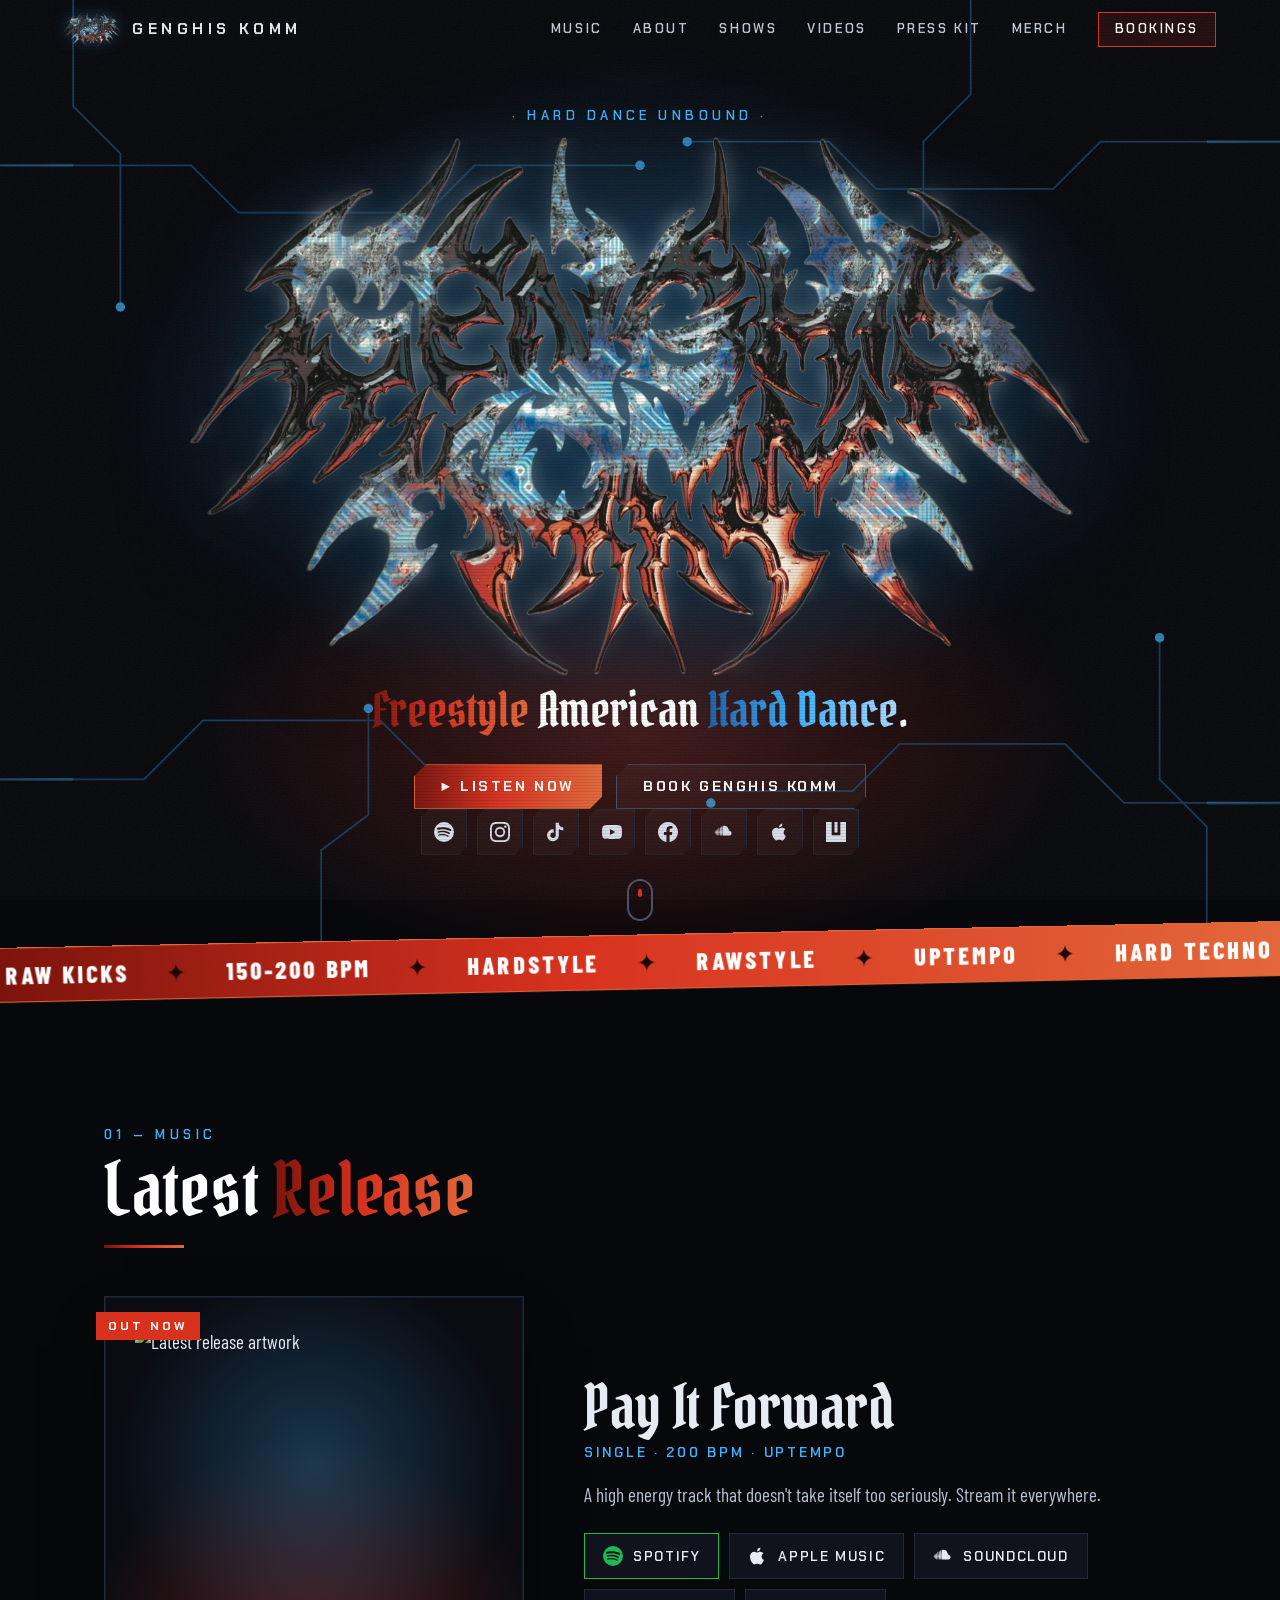
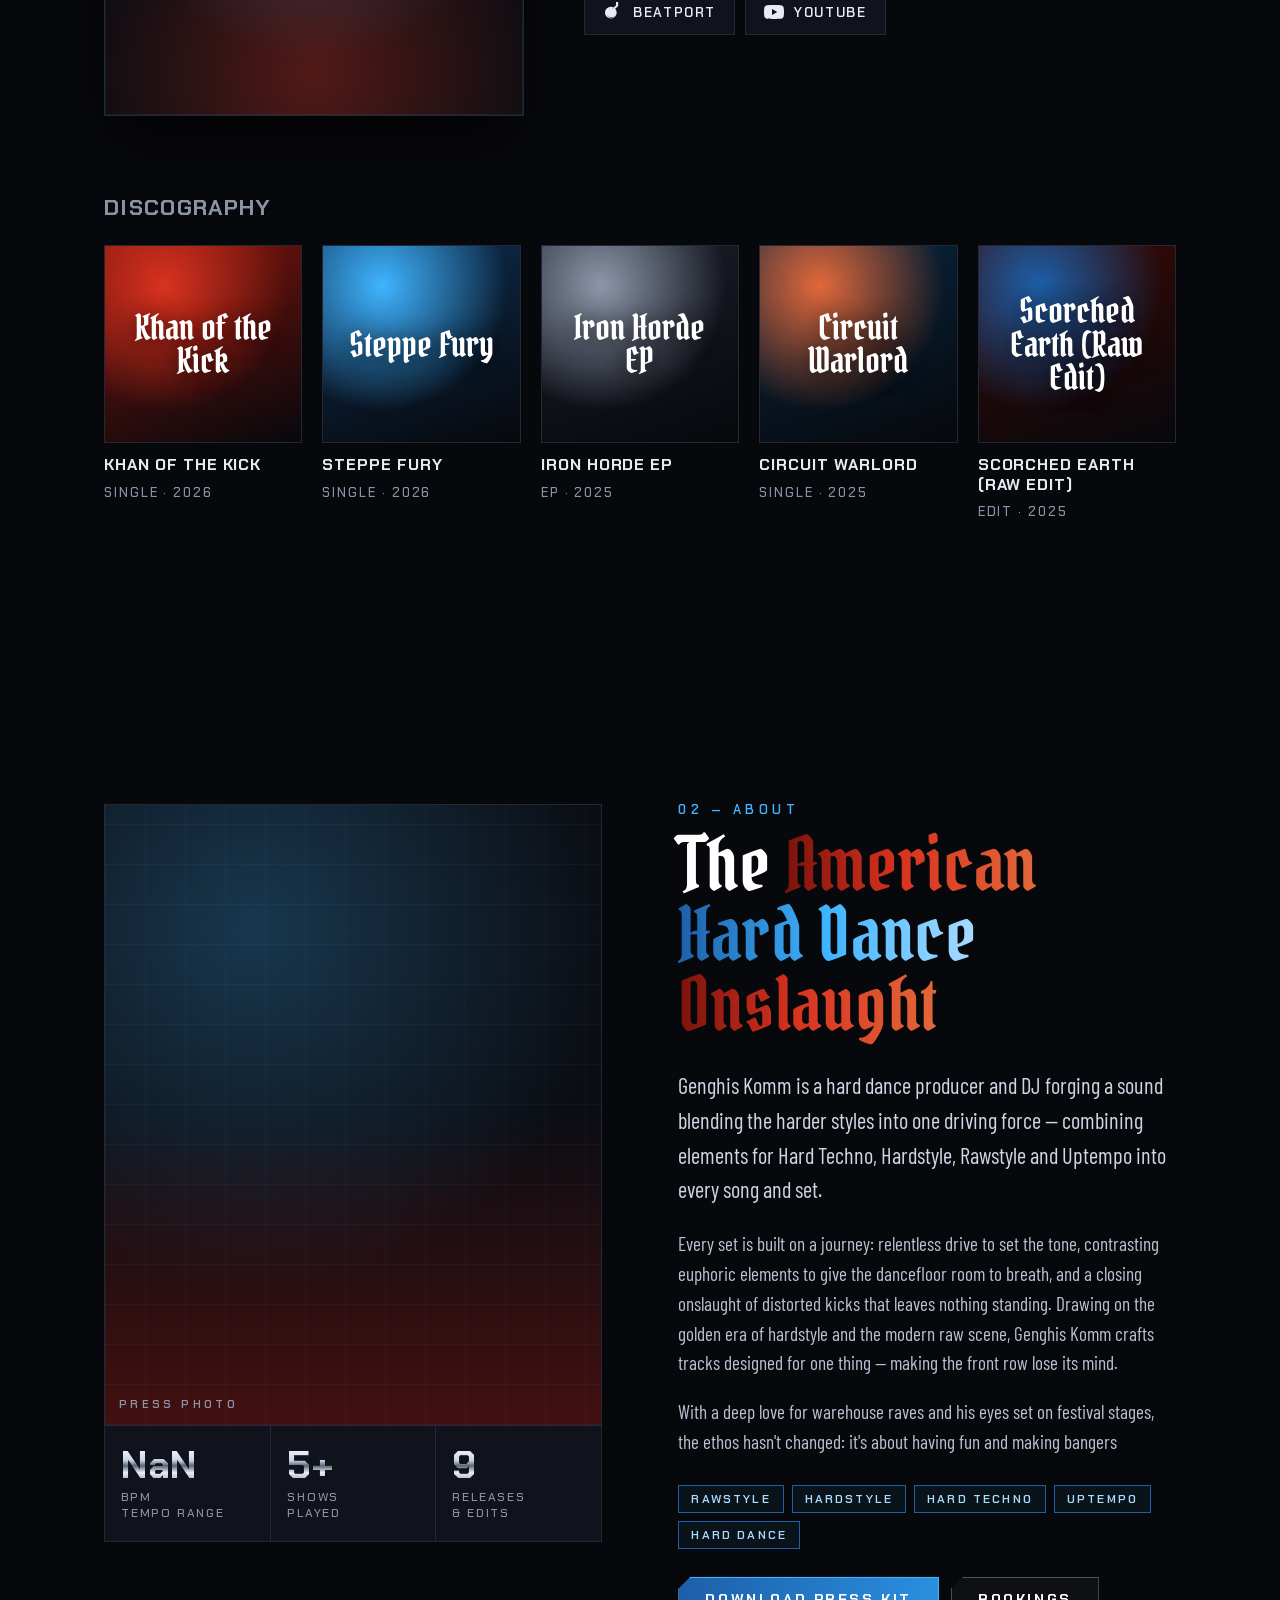
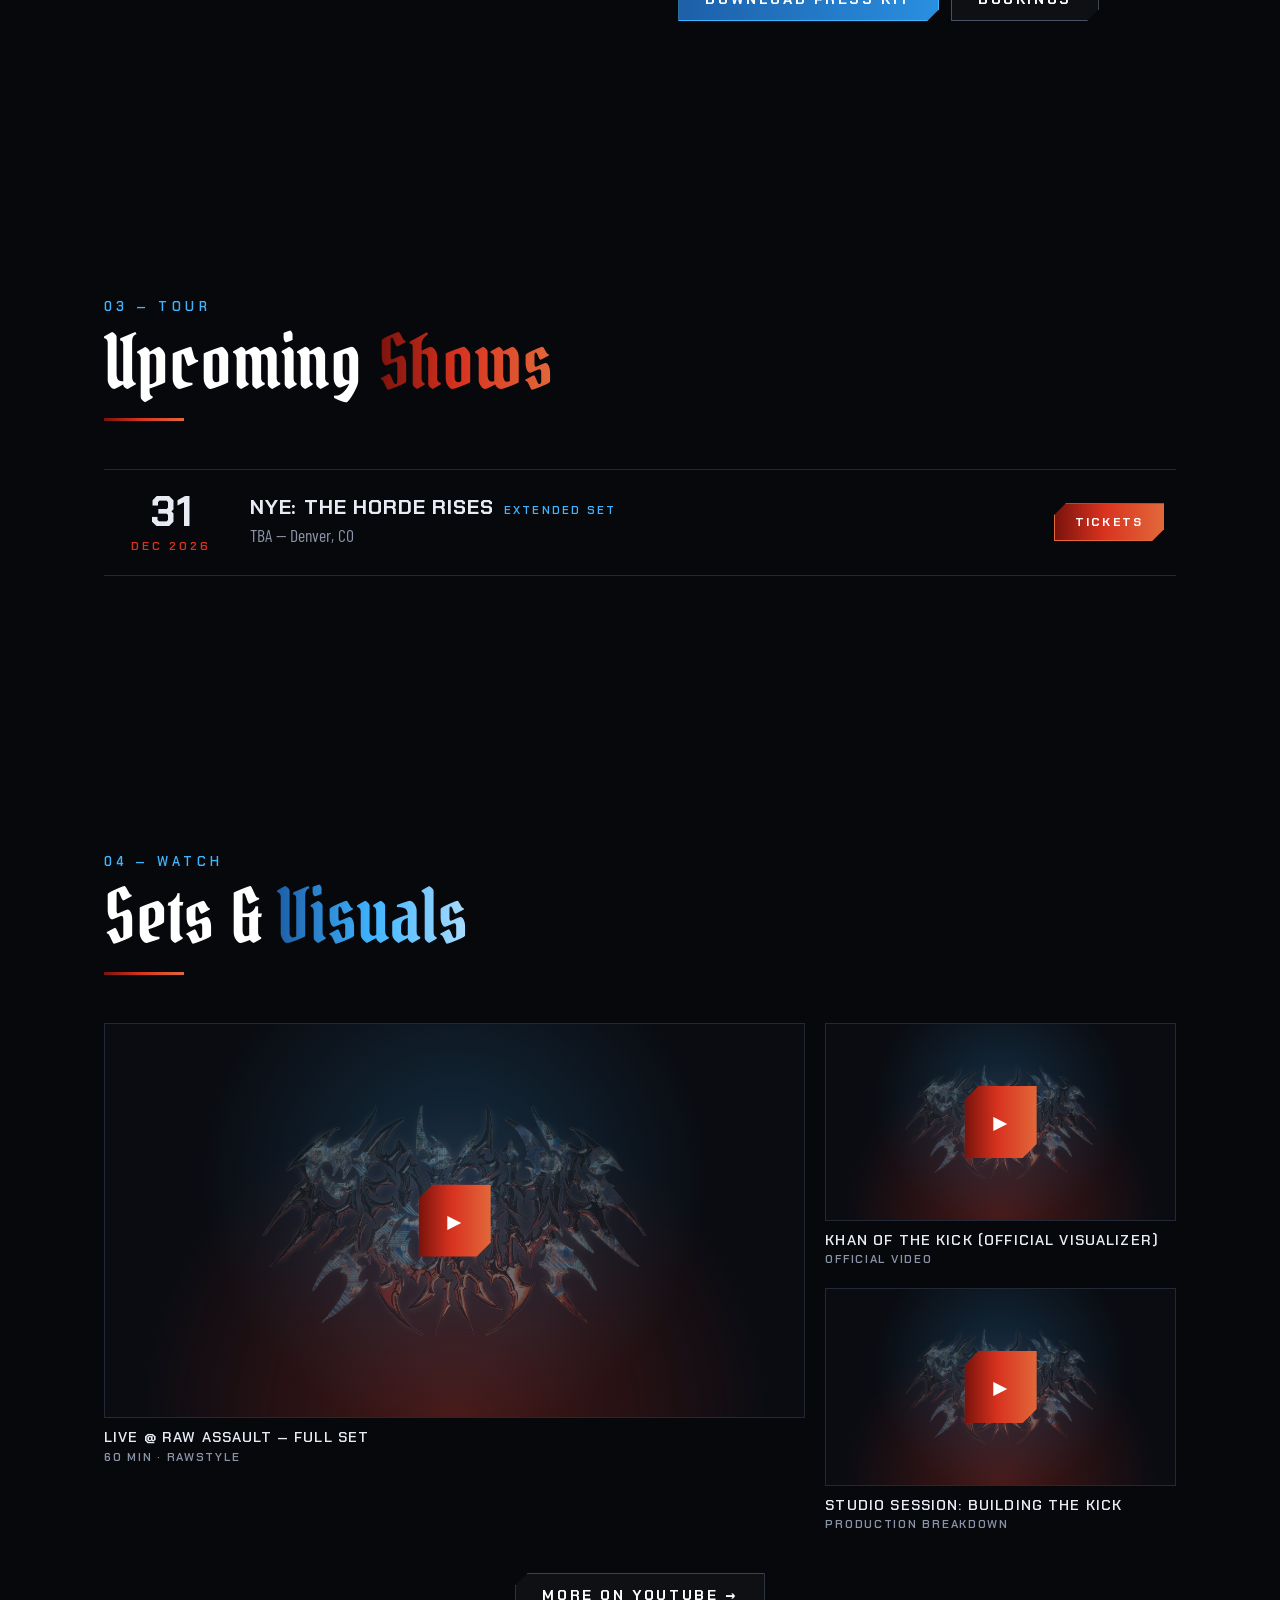
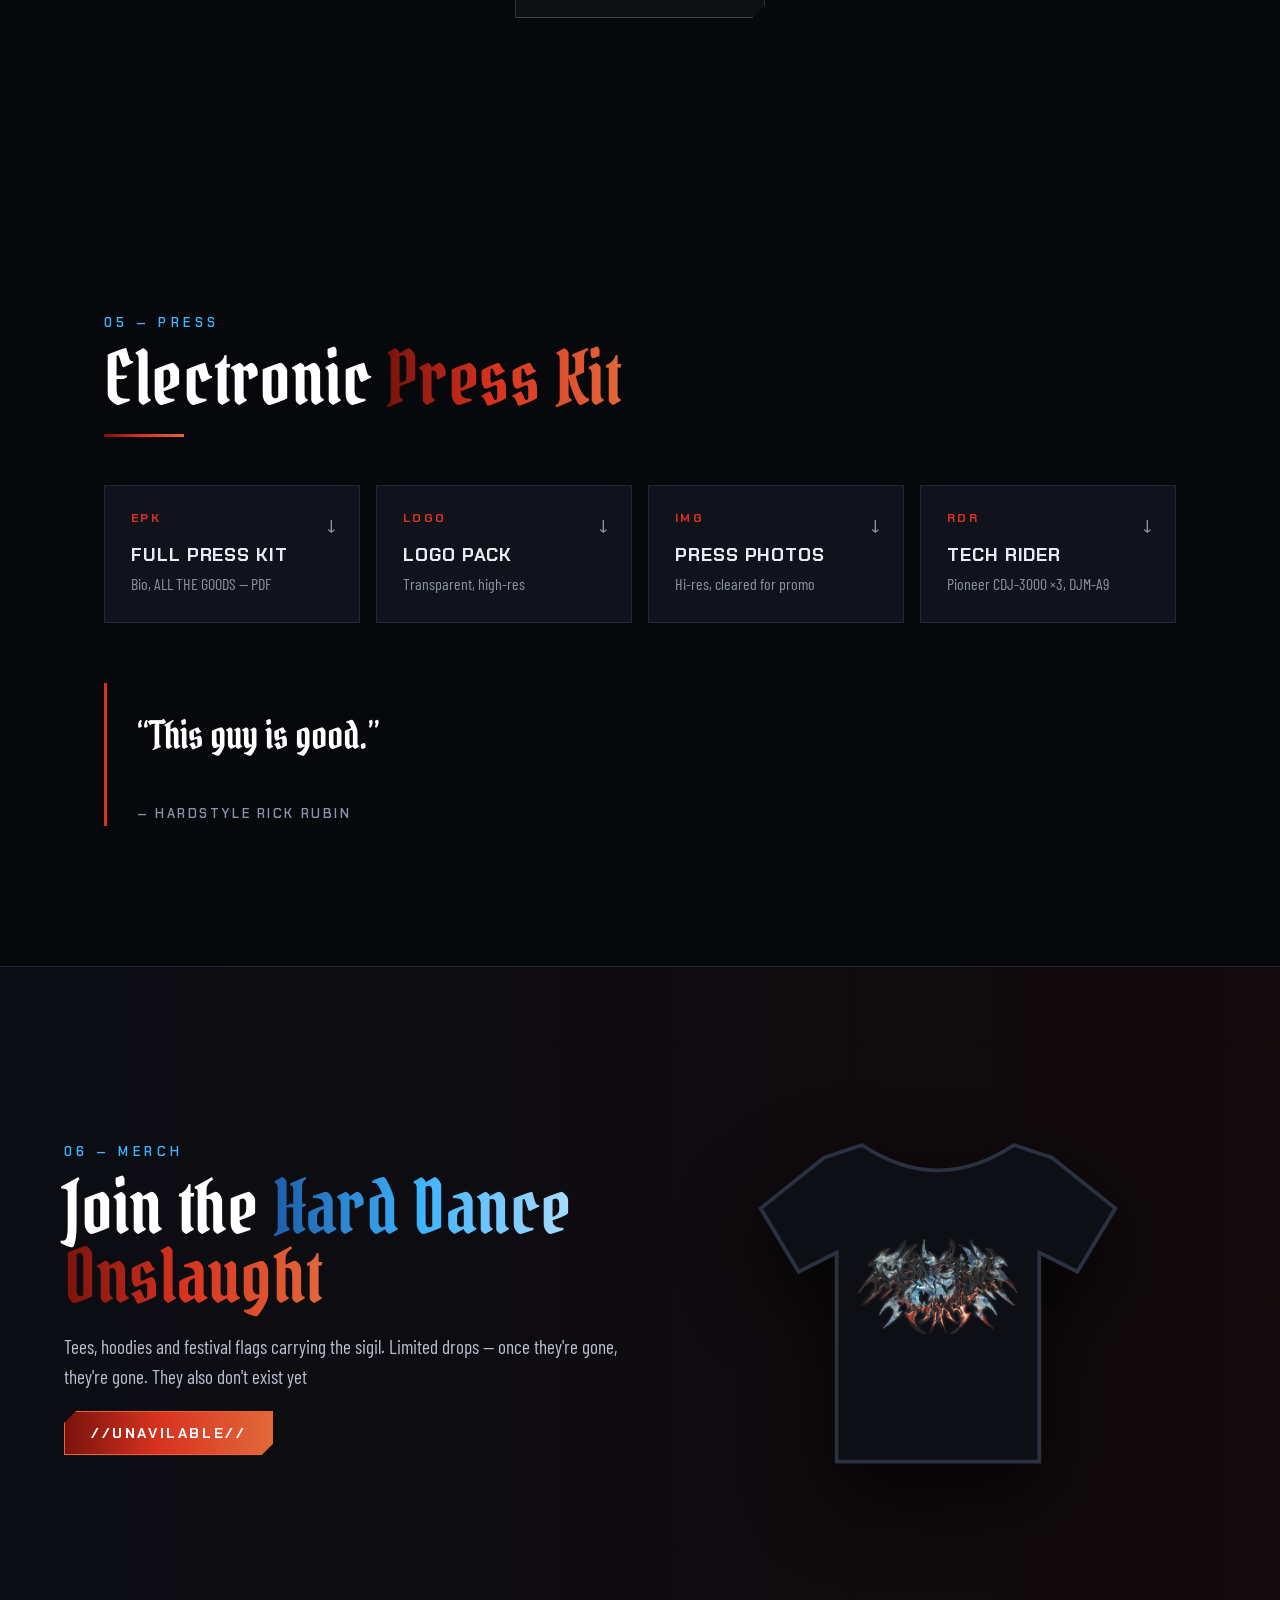
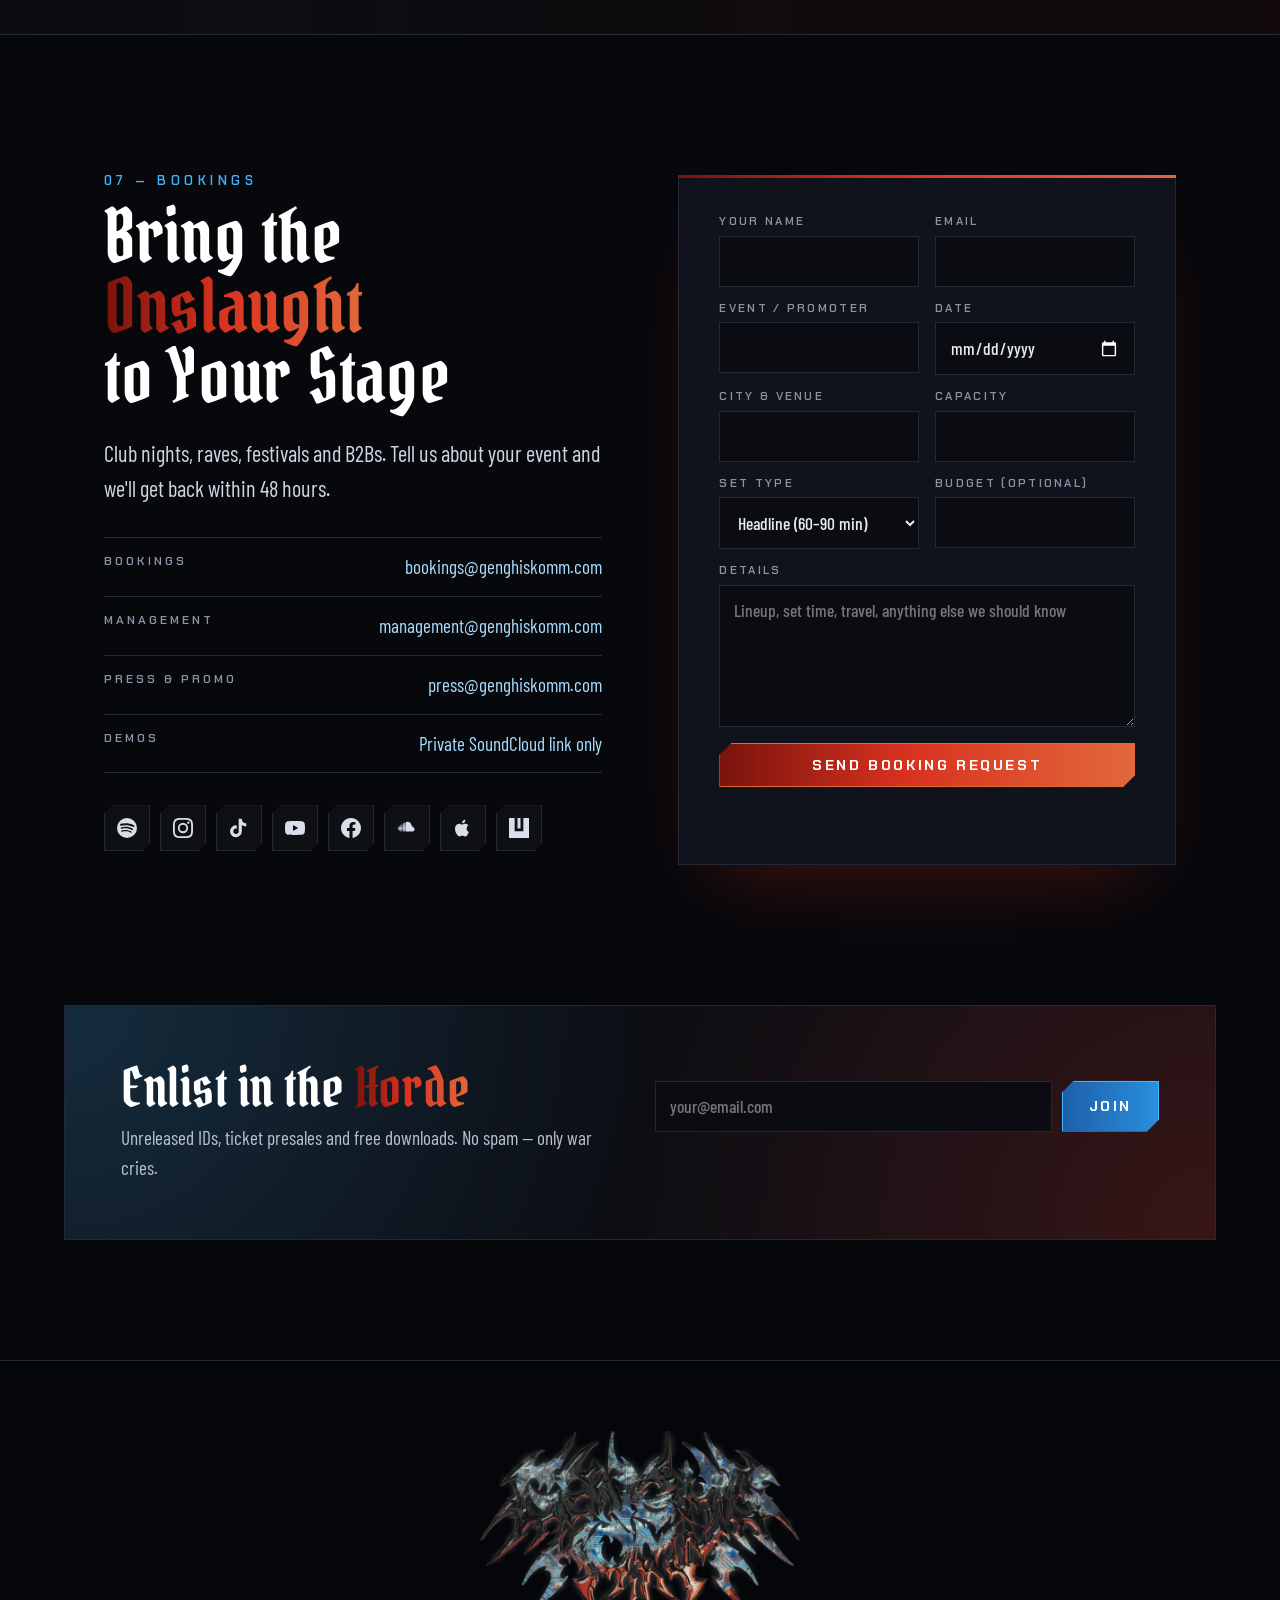
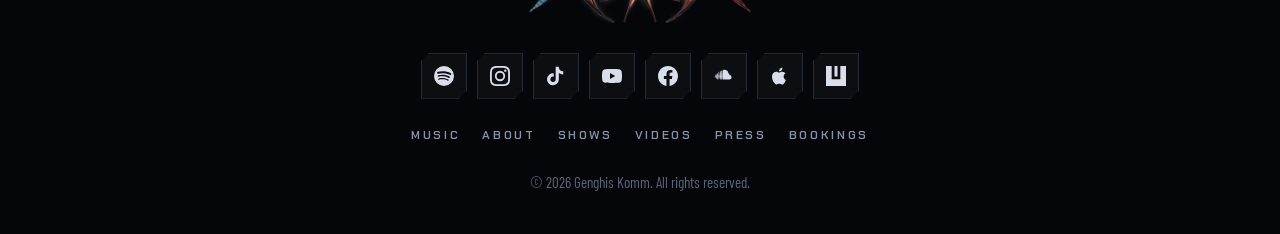
==== commit 4a7aeb4f: "Update index.html" ====
--- a/index.html
+++ b/index.html
@@ -26,11 +26,11 @@
     "@context": "https://schema.org",
     "@type": "MusicGroup",
     "name": "Genghis Komm",
-    "genre": ["Hardstyle", "Rawstyle", "Hard Dance"],
+    "genre": [,"Hard Dance Unbound",],
     "image": "assets/og-image.jpg",
     "sameAs": [
-      "https://open.spotify.com/artist/REPLACE_WITH_SPOTIFY_ARTIST_ID",
-      "https://www.instagram.com/genghiskomm",
+      "https://open.spotify.com/artist/artist/5tfyuSehtYBbtPq1VDS9JX",
+      "https://www.instagram.com/genghiskomm_",
       "https://www.facebook.com/genghiskomm",
       "https://www.tiktok.com/@genghiskomm",
       "https://www.youtube.com/@genghiskomm",
@@ -101,11 +101,11 @@
       <div class="hero__glow" aria-hidden="true"></div>
 
       <div class="hero__inner">
-        <p class="eyebrow">Hardstyle · Rawstyle · Hard Dance</p>
+        <p class="eyebrow">· Hard Dance Unbound ·</p>
         <h1 class="hero__logo">
           <img src="assets/logo.webp" alt="Genghis Komm" width="1428" height="856" fetchpriority="high">
         </h1>
-        <p class="hero__tag">Conquer the <span class="red">kick</span>. Rule the <span class="blue">crowd</span>.</p>
+        <p class="hero__tag"><span class="red">Freestyle</span> American <span class="blue">Hard Dance</span>.</p>
         <div class="hero__ctas">
           <a class="btn btn--red" href="#music">▶ Listen now</a>
           <a class="btn btn--ghost" href="#bookings">Book Genghis Komm</a>
@@ -121,8 +121,8 @@
     <!-- ============ TICKER ============ -->
     <div class="ticker" aria-hidden="true">
       <div class="ticker__track">
-        <span>RAW KICKS</span><i>✦</i><span>150 BPM</span><i>✦</i><span>HARDSTYLE</span><i>✦</i><span>RAWSTYLE</span><i>✦</i><span>UPTEMPO</span><i>✦</i><span>THE HORDE RISES</span><i>✦</i>
-        <span>RAW KICKS</span><i>✦</i><span>150 BPM</span><i>✦</i><span>HARDSTYLE</span><i>✦</i><span>RAWSTYLE</span><i>✦</i><span>UPTEMPO</span><i>✦</i><span>THE HORDE RISES</span><i>✦</i>
+        <span>RAW KICKS</span><i>✦</i><span>150-200 BPM</span><i>✦</i><span>HARDSTYLE</span><i>✦</i><span>RAWSTYLE</span><i>✦</i><span>UPTEMPO</span><i>✦</i><span>HARD TECHNO</span><i>✦</i>
+        <span>RAW KICKS</span><i>✦</i><span>150-200 BPM</span><i>✦</i><span>HARDSTYLE</span><i>✦</i><span>RAWSTYLE</span><i>✦</i><span>UPTEMPO</span><i>✦</i><span>HARD TECHNO</span><i>✦</i>
       </div>
     </div>
 
@@ -137,17 +137,17 @@
         <div class="release__art">
           <div class="art-frame">
             <!-- Swap for your cover art: <img src="assets/covers/latest.jpg" alt="..."> -->
-            <img src="assets/logo.webp" alt="Latest release artwork">
+            <img src="assets/payitforwardart.jpg" alt="Latest release artwork">
           </div>
           <span class="badge">Out now</span>
         </div>
         <div class="release__info">
-          <h3 class="release__title">Khan of the Kick</h3>
-          <p class="release__meta">Single · 150 BPM · Rawstyle</p>
-          <p>Distorted screeches, a war-drum build and a kick engineered to rattle the barrier. Stream it everywhere.</p>
+          <h3 class="release__title">Pay It Forward</h3>
+          <p class="release__meta">Single · 200 BPM · Uptempo</p>
+          <p>A high energy track that doesn't take itself too seriously. Stream it everywhere.</p>
 
           <!-- Spotify player: set data-spotify to an embed path like "artist/XXXX", "album/XXXX" or "track/XXXX" -->
-          <div class="embed embed--spotify" data-spotify="" hidden></div>
+          <div class="embed embed--spotify" data-spotify="https://open.spotify.com/track/1muxEpkrSqaNYTV4eHQcV3?si=53c6bdc3bb5b440f" hidden></div>
 
           <div class="dsp" aria-label="Stream on">
             <a class="dsp__btn dsp__btn--spotify" data-link="spotify" href="#" target="_blank" rel="noopener">
@@ -180,23 +180,23 @@
       <div class="about__visual">
         <div class="about__photo">
           <!-- Replace with a press photo: <img src="assets/press/photo-1.jpg" alt="Genghis Komm performing"> -->
-          <img src="assets/logo.webp" alt="" class="about__mark">
+          <img src="assets/ByMicahEWood-17.jgp" alt="" class="about__mark">
           <span class="about__photo-label">Press photo</span>
         </div>
         <div class="stats">
-          <div class="stat"><b data-count="150">0</b><span>BPM<br>Home tempo</span></div>
-          <div class="stat"><b data-count="40" data-suffix="+">0</b><span>Shows<br>played</span></div>
-          <div class="stat"><b data-count="12">0</b><span>Releases<br>& edits</span></div>
+          <div class="stat"><b data-count="150-200">0</b><span>BPM<br>Tempo Range</span></div>
+          <div class="stat"><b data-count="5" data-suffix="+">0</b><span>Shows<br>played</span></div>
+          <div class="stat"><b data-count="9">0</b><span>Releases<br>& edits</span></div>
         </div>
       </div>
       <div class="about__copy">
         <p class="eyebrow">02 — About</p>
-        <h2>The <span class="blue">Horde</span> Answers<br>to One Khan</h2>
-        <p class="lead">Genghis Komm is a hard dance producer and DJ forging a sound somewhere between cold machinery and scorched earth — reverse-bass rawstyle, euphoric hardstyle leads and the occasional uptempo stampede.</p>
-        <p>Every set is built like a campaign: a relentless opening charge, melodic war-cries in the middle, and a closing onslaught of distorted kicks that leaves nothing standing. Drawing on the golden era of hardstyle and the modern raw scene, Genghis Komm crafts tracks designed for one thing — making the front row lose its mind.</p>
-        <p>From warehouse raves to festival stages, the mission hasn't changed: conquer the kick, rule the crowd.</p>
+        <h2>The <span class="red">American</span> <span class="blue">Hard Dance</span> <br><span class="red">Onslaught</span></h2>
+        <p class="lead">Genghis Komm is a hard dance producer and DJ forging a sound blending the harder styles into one driving force — combining elements for Hard Techno, Hardstyle, Rawstyle and Uptempo into every song and set.</p>
+        <p>Every set is built on a journey: relentless drive to set the tone, contrasting euphoric elements to give the dancefloor room to breath, and a closing onslaught of distorted kicks that leaves nothing standing. Drawing on the golden era of hardstyle and the modern raw scene, Genghis Komm crafts tracks designed for one thing — making the front row lose its mind.</p>
+        <p>With a deep love for warehouse raves and his eyes set on festival stages, the ethos hasn't changed: it's about having fun and making bangers</p>
         <div class="tags">
-          <span>Rawstyle</span><span>Hardstyle</span><span>Euphoric</span><span>Uptempo</span><span>Hard Dance</span>
+          <span>Rawstyle</span><span>Hardstyle</span><span>Hard Techno</span><span>Uptempo</span><span>Hard Dance</span>
         </div>
         <div class="about__ctas">
           <a class="btn btn--blue" href="#press">Download press kit</a>
@@ -239,7 +239,7 @@
         <a class="press__card" href="assets/press/genghis-komm-epk.pdf" download>
           <span class="press__icon">EPK</span>
           <b>Full press kit</b>
-          <small>Bio, tech rider, stage plot — PDF</small>
+          <small>Bio, ALL THE GOODS — PDF</small>
         </a>
         <a class="press__card" href="assets/logo.webp" download="genghis-komm-logo.webp">
           <span class="press__icon">LOGO</span>
@@ -258,8 +258,8 @@
         </a>
       </div>
       <blockquote class="quote">
-        <p>“A wall of distortion with a melody hiding inside it — pure hard dance devastation.”</p>
-        <cite>— Add a press quote here</cite>
+        <p>“This guy is good.”</p>
+        <cite>— Hardstyle Rick Rubin</cite>
       </blockquote>
     </section>
 
@@ -268,9 +268,9 @@
       <div class="merch">
         <div>
           <p class="eyebrow">06 — Merch</p>
-          <h2>Join the <span class="blue">Horde</span></h2>
-          <p>Tees, hoodies and festival flags carrying the sigil. Limited drops — once they're gone, they're gone.</p>
-          <a class="btn btn--red" data-link="merch" href="#" target="_blank" rel="noopener">Shop merch</a>
+          <h2>Join the <span class="blue">Hard Dance</span> <span class="red">Onslaught</span></h2>
+          <p>Tees, hoodies and festival flags carrying the sigil. Limited drops — once they're gone, they're gone. They also don't exist yet</p>
+          <a class="btn btn--red" data-link="merch" href="#" target="_blank" rel="noopener">//UNAVILABLE//</a>
         </div>
         <div class="merch__tee" aria-hidden="true">
           <svg viewBox="0 0 300 300"><path d="M90 30 L60 40 L10 80 L40 130 L70 115 L70 280 L230 280 L230 115 L260 130 L290 80 L240 40 L210 30 Q150 70 90 30 Z" fill="#0d0f15" stroke="#2a3140" stroke-width="3"/></svg>
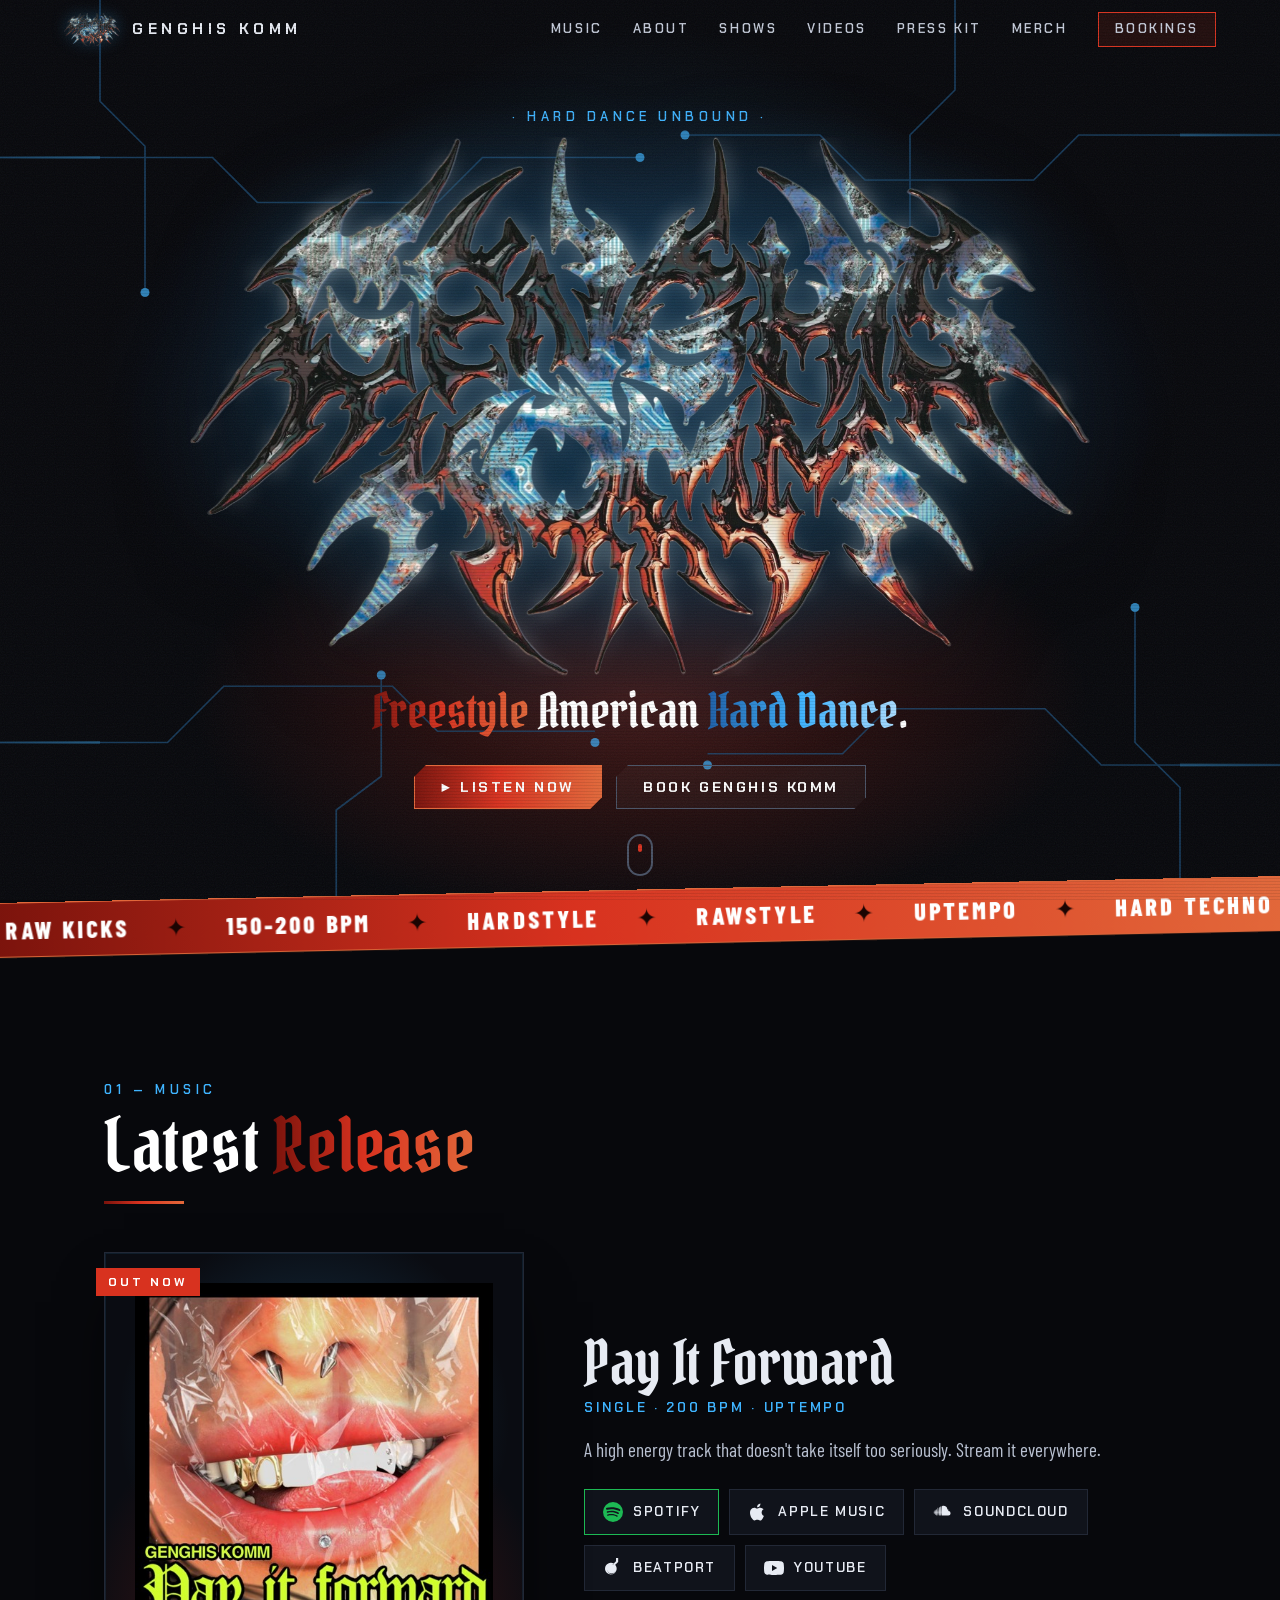
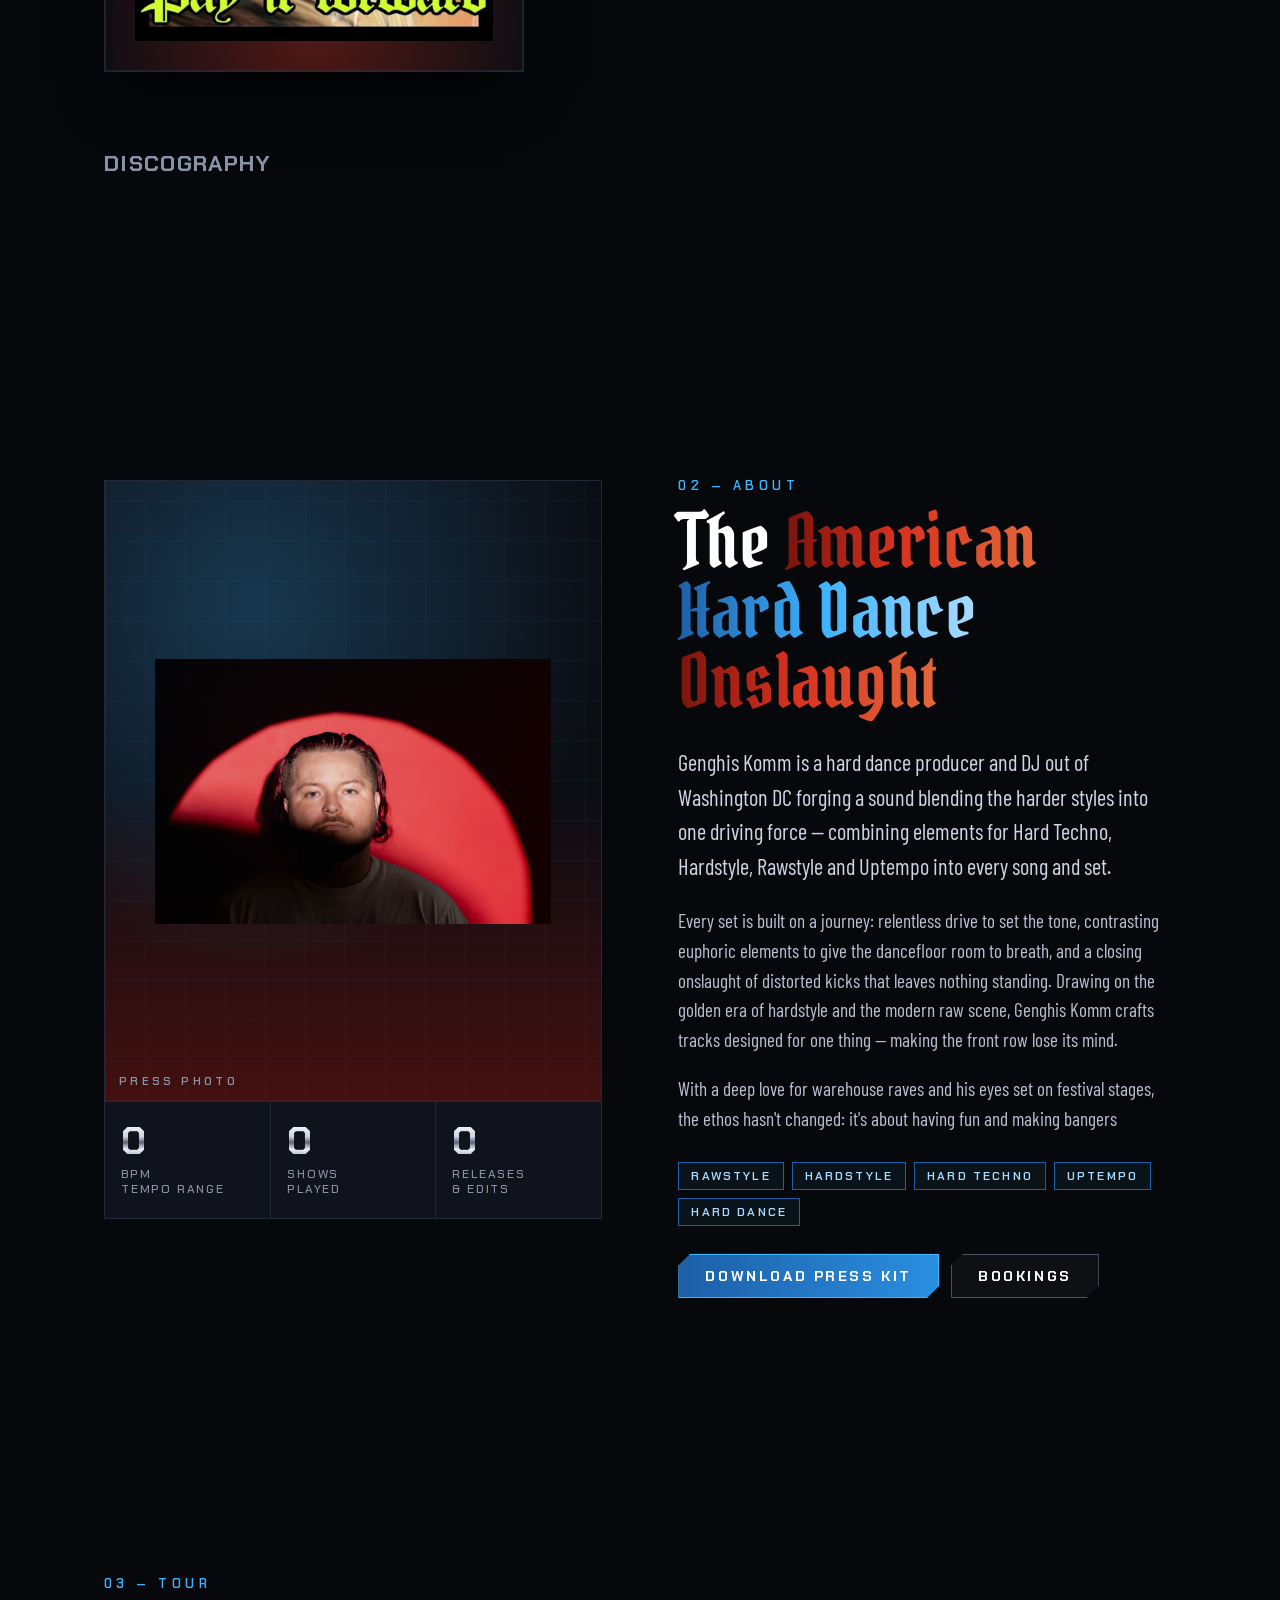
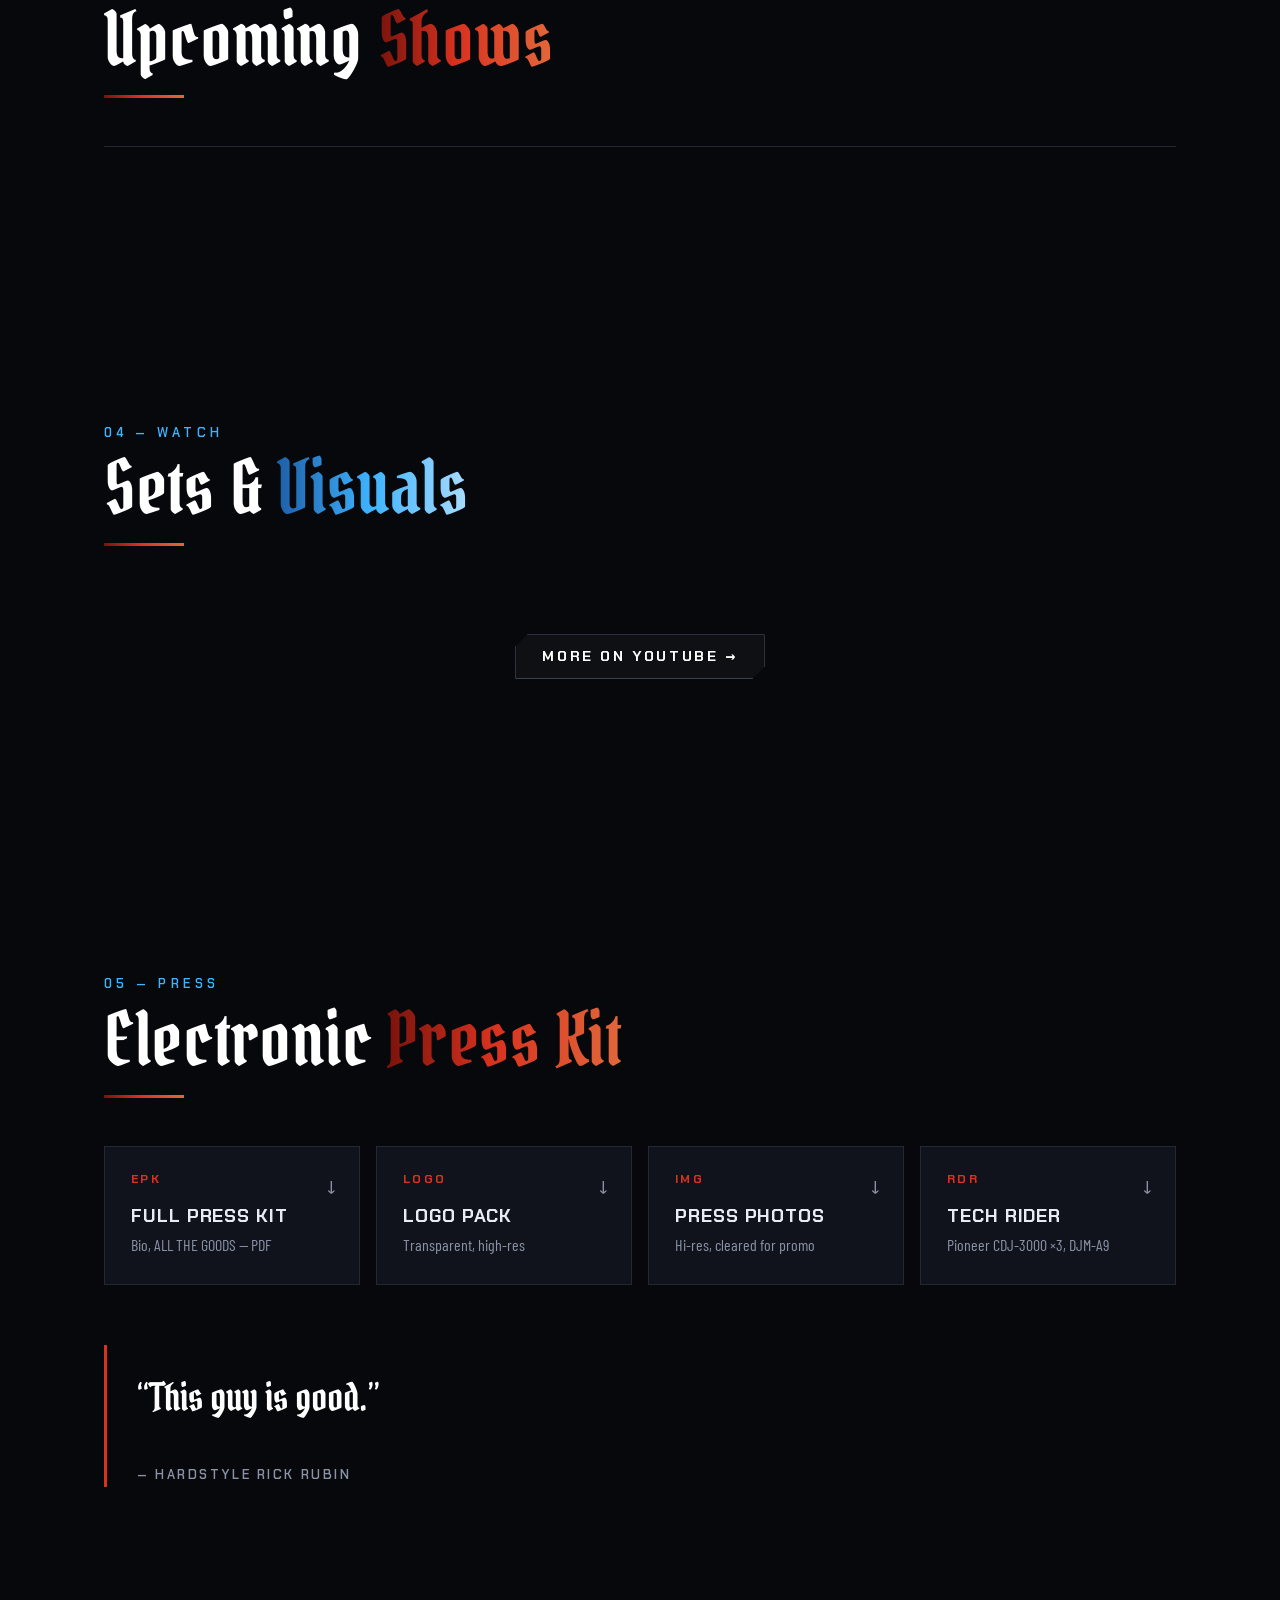
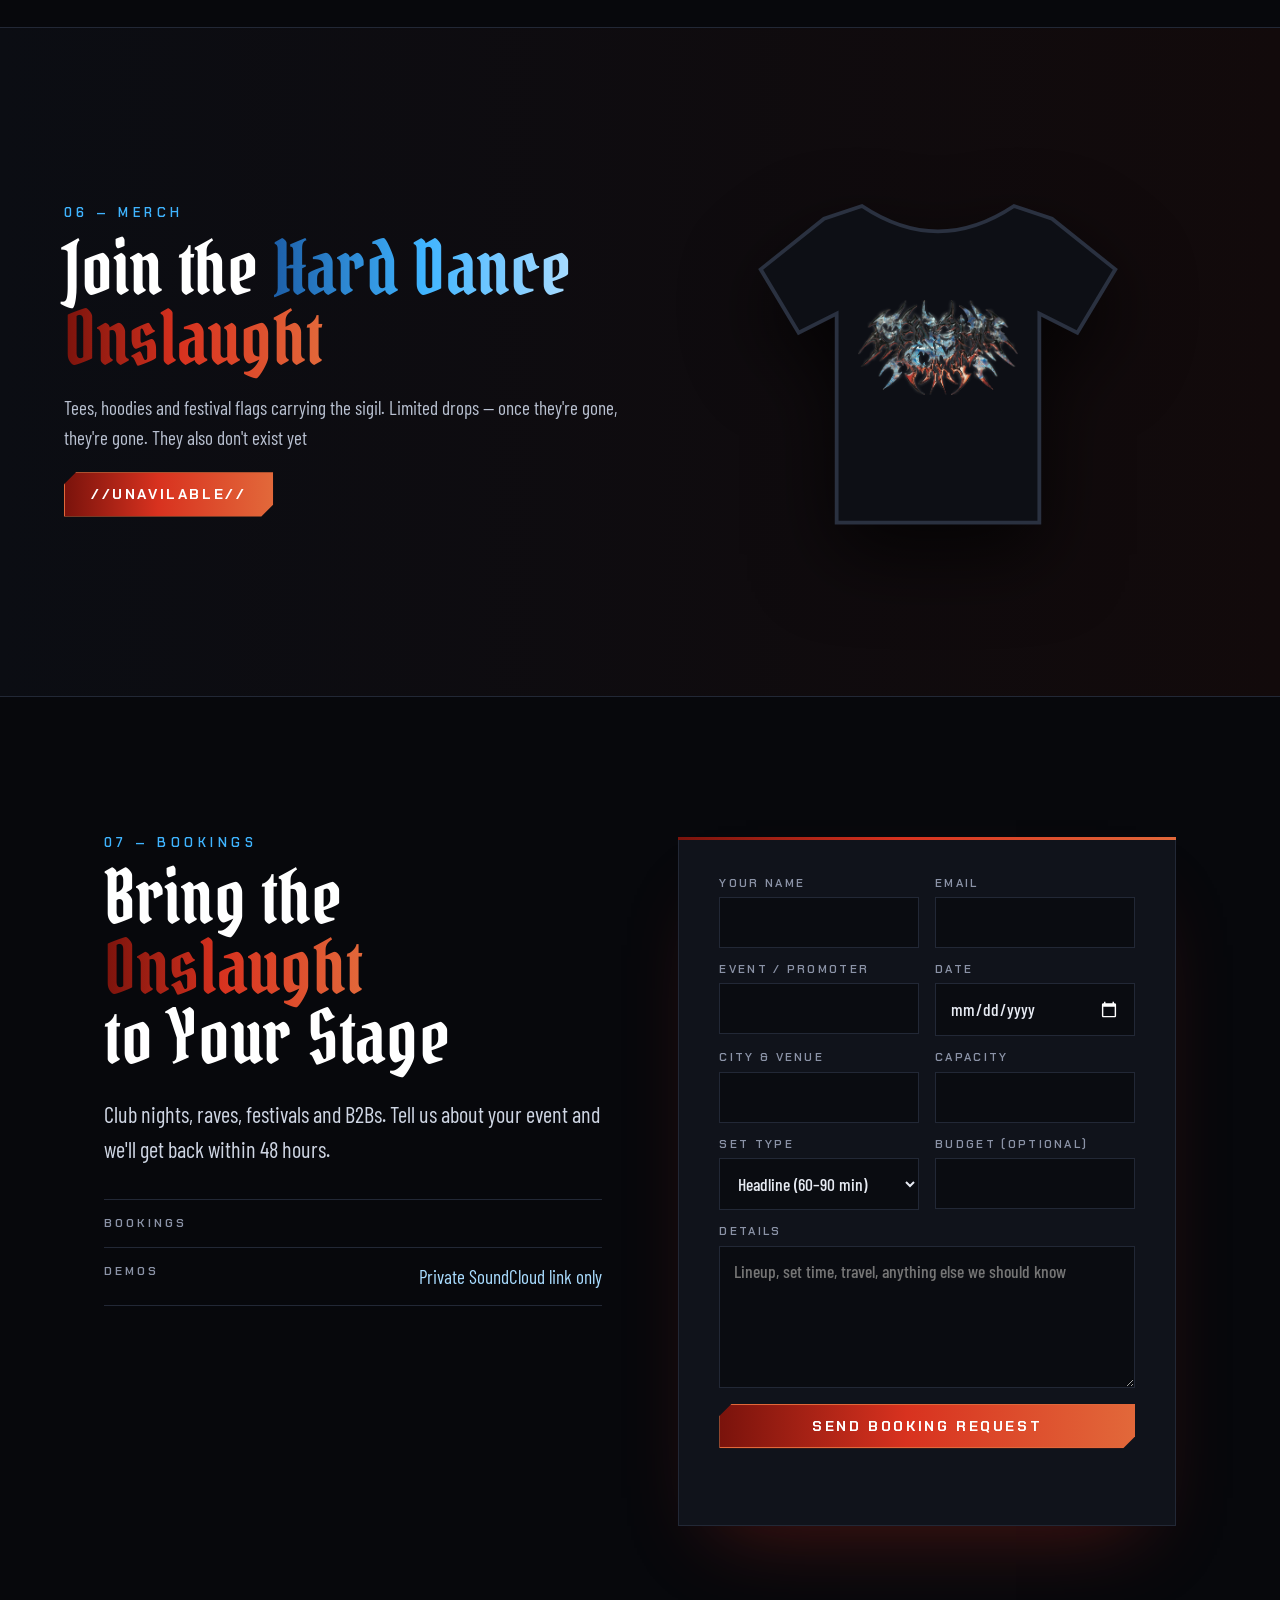
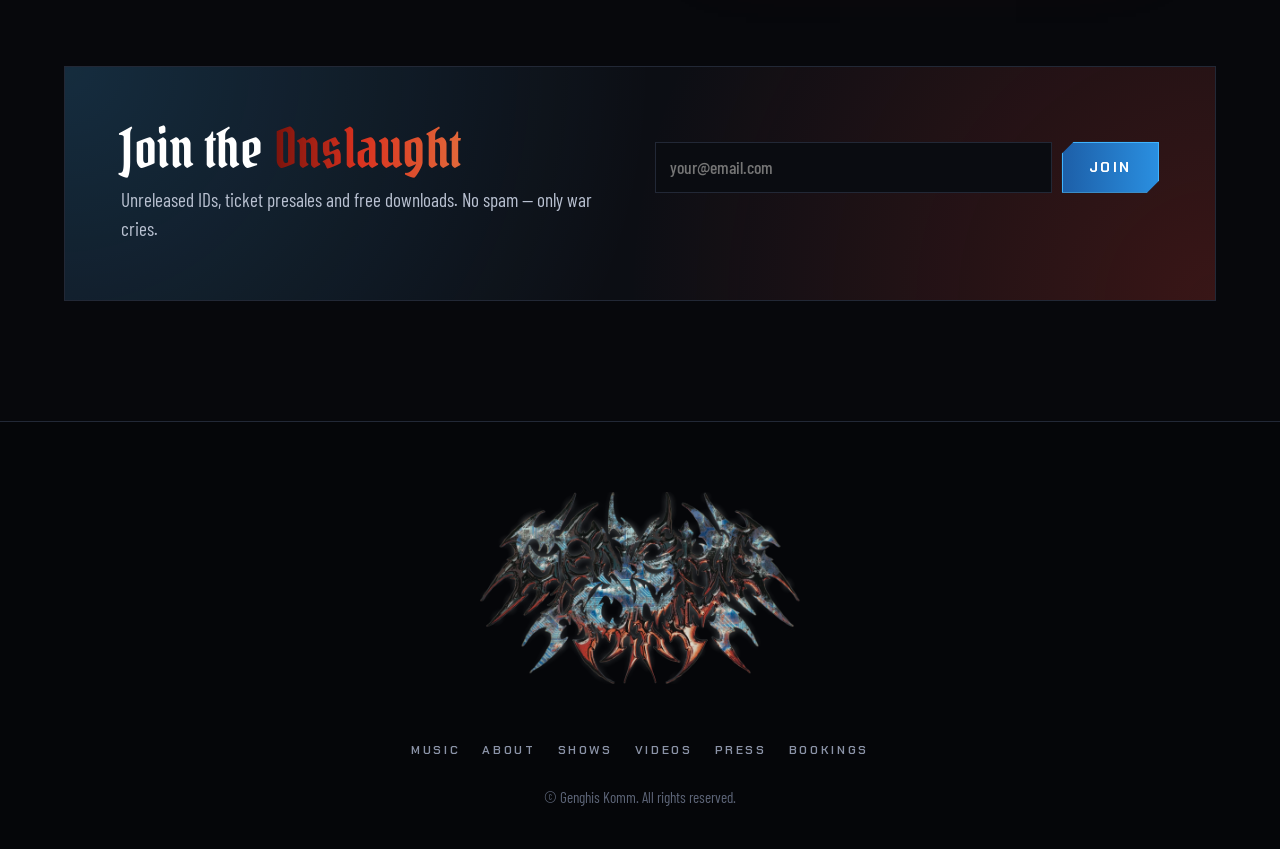
==== commit 340175a0: "Update index.html" ====
--- a/index.html
+++ b/index.html
@@ -180,7 +180,7 @@
       <div class="about__visual">
         <div class="about__photo">
           <!-- Replace with a press photo: <img src="assets/press/photo-1.jpg" alt="Genghis Komm performing"> -->
-          <img src="assets/ByMicahEWood-17.jgp" alt="" class="about__mark">
+          <img src="assets/ByMicahEWood-17.jpg" alt="" class="about__mark">
           <span class="about__photo-label">Press photo</span>
         </div>
         <div class="stats">
@@ -192,7 +192,7 @@
       <div class="about__copy">
         <p class="eyebrow">02 — About</p>
         <h2>The <span class="red">American</span> <span class="blue">Hard Dance</span> <br><span class="red">Onslaught</span></h2>
-        <p class="lead">Genghis Komm is a hard dance producer and DJ forging a sound blending the harder styles into one driving force — combining elements for Hard Techno, Hardstyle, Rawstyle and Uptempo into every song and set.</p>
+        <p class="lead">Genghis Komm is a hard dance producer and DJ out of Washington DC forging a sound blending the harder styles into one driving force — combining elements for Hard Techno, Hardstyle, Rawstyle and Uptempo into every song and set.</p>
         <p>Every set is built on a journey: relentless drive to set the tone, contrasting euphoric elements to give the dancefloor room to breath, and a closing onslaught of distorted kicks that leaves nothing standing. Drawing on the golden era of hardstyle and the modern raw scene, Genghis Komm crafts tracks designed for one thing — making the front row lose its mind.</p>
         <p>With a deep love for warehouse raves and his eyes set on festival stages, the ethos hasn't changed: it's about having fun and making bangers</p>
         <div class="tags">
@@ -287,8 +287,8 @@
         <p class="lead">Club nights, raves, festivals and B2Bs. Tell us about your event and we'll get back within 48 hours.</p>
         <dl class="contacts">
           <div><dt>Bookings</dt><dd><a data-email="bookings" href="#"></a></dd></div>
-          <div><dt>Management</dt><dd><a data-email="management" href="#"></a></dd></div>
-          <div><dt>Press &amp; Promo</dt><dd><a data-email="press" href="#"></a></dd></div>
+<!--          <div><dt>Management</dt><dd><a data-email="management" href="#"></a></dd></div>
+          <div><dt>Press &amp; Promo</dt><dd><a data-email="press" href="#"></a></dd></div>-->
           <div><dt>Demos</dt><dd><a data-link="soundcloud" href="#" target="_blank" rel="noopener">Private SoundCloud link only</a></dd></div>
         </dl>
         <ul class="socials" aria-label="Social links"></ul>
@@ -328,7 +328,7 @@
     <!-- ============ NEWSLETTER ============ -->
     <section class="newsletter">
       <div>
-        <h2>Enlist in the <span class="red">Horde</span></h2>
+        <h2>Join the <span class="red">Onslaught</span></h2>
         <p>Unreleased IDs, ticket presales and free downloads. No spam — only war cries.</p>
       </div>
       <form class="newsletter__form" id="newsletter-form">
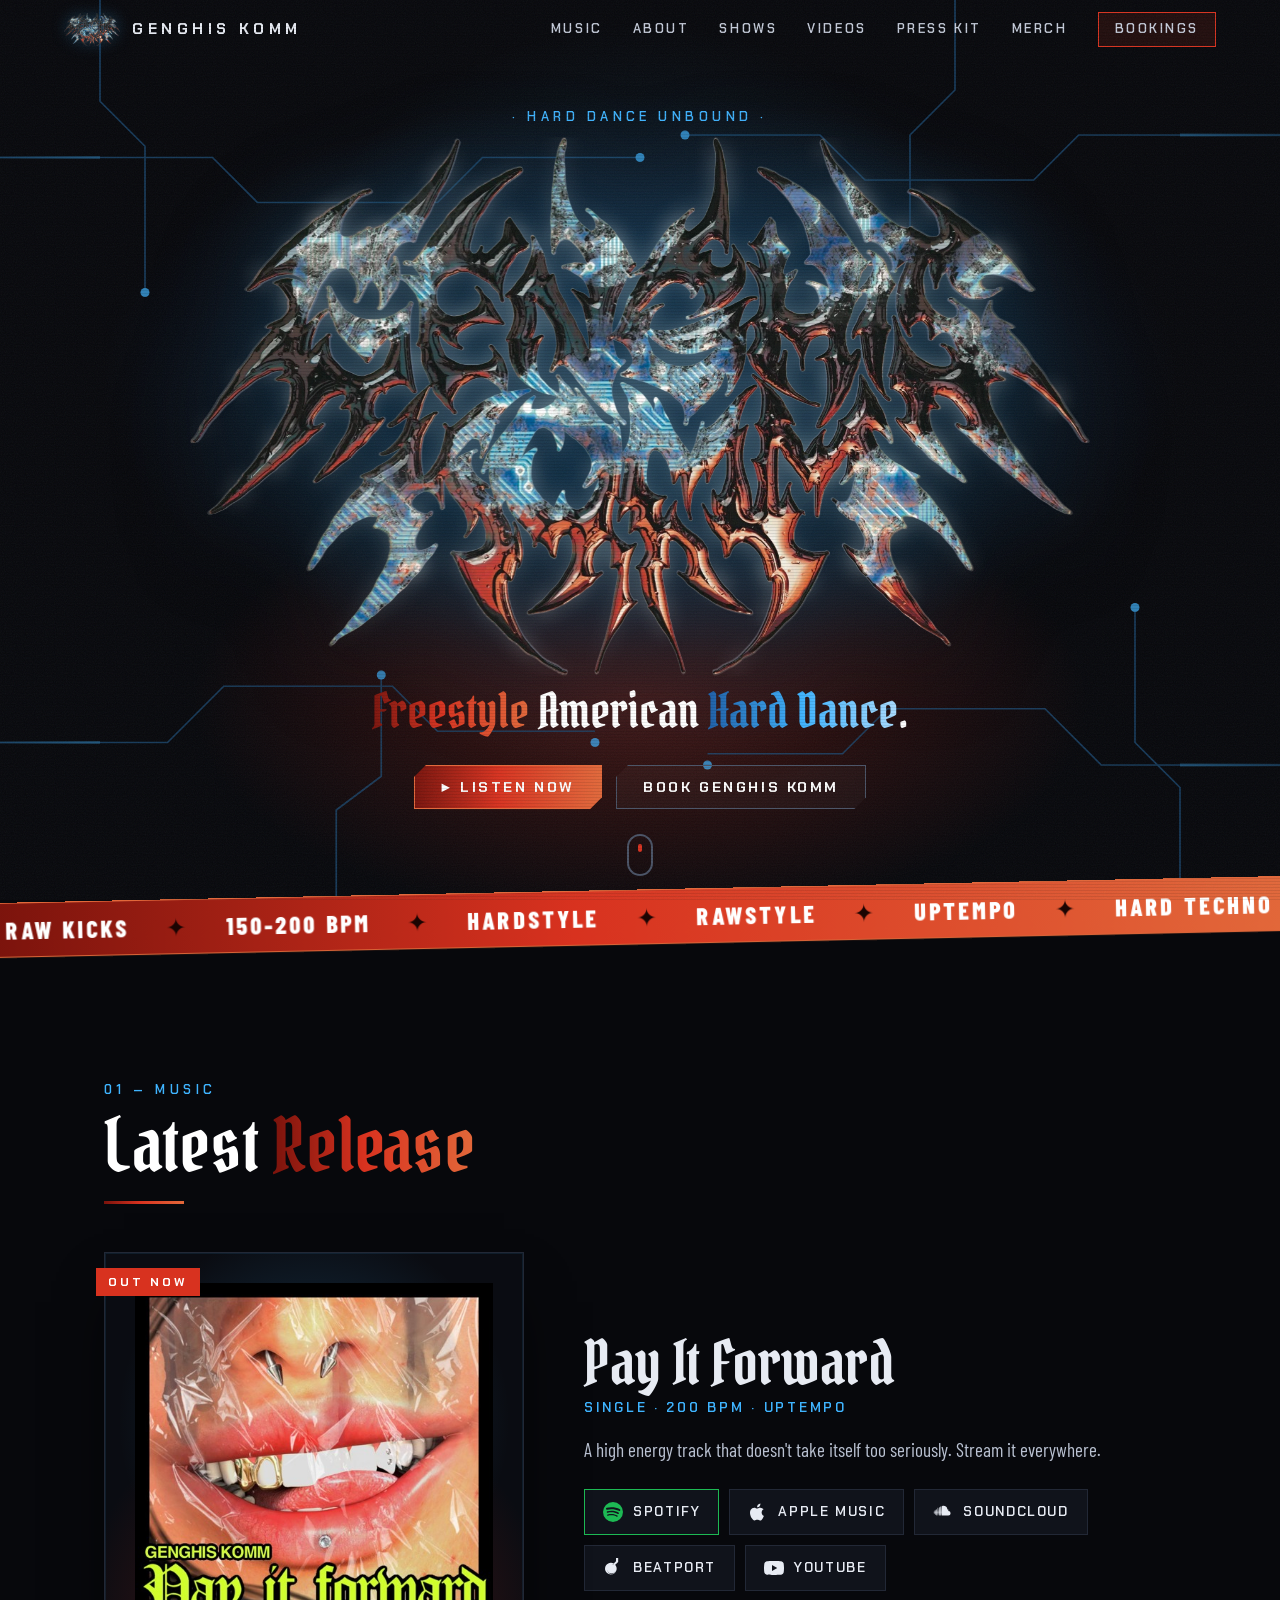
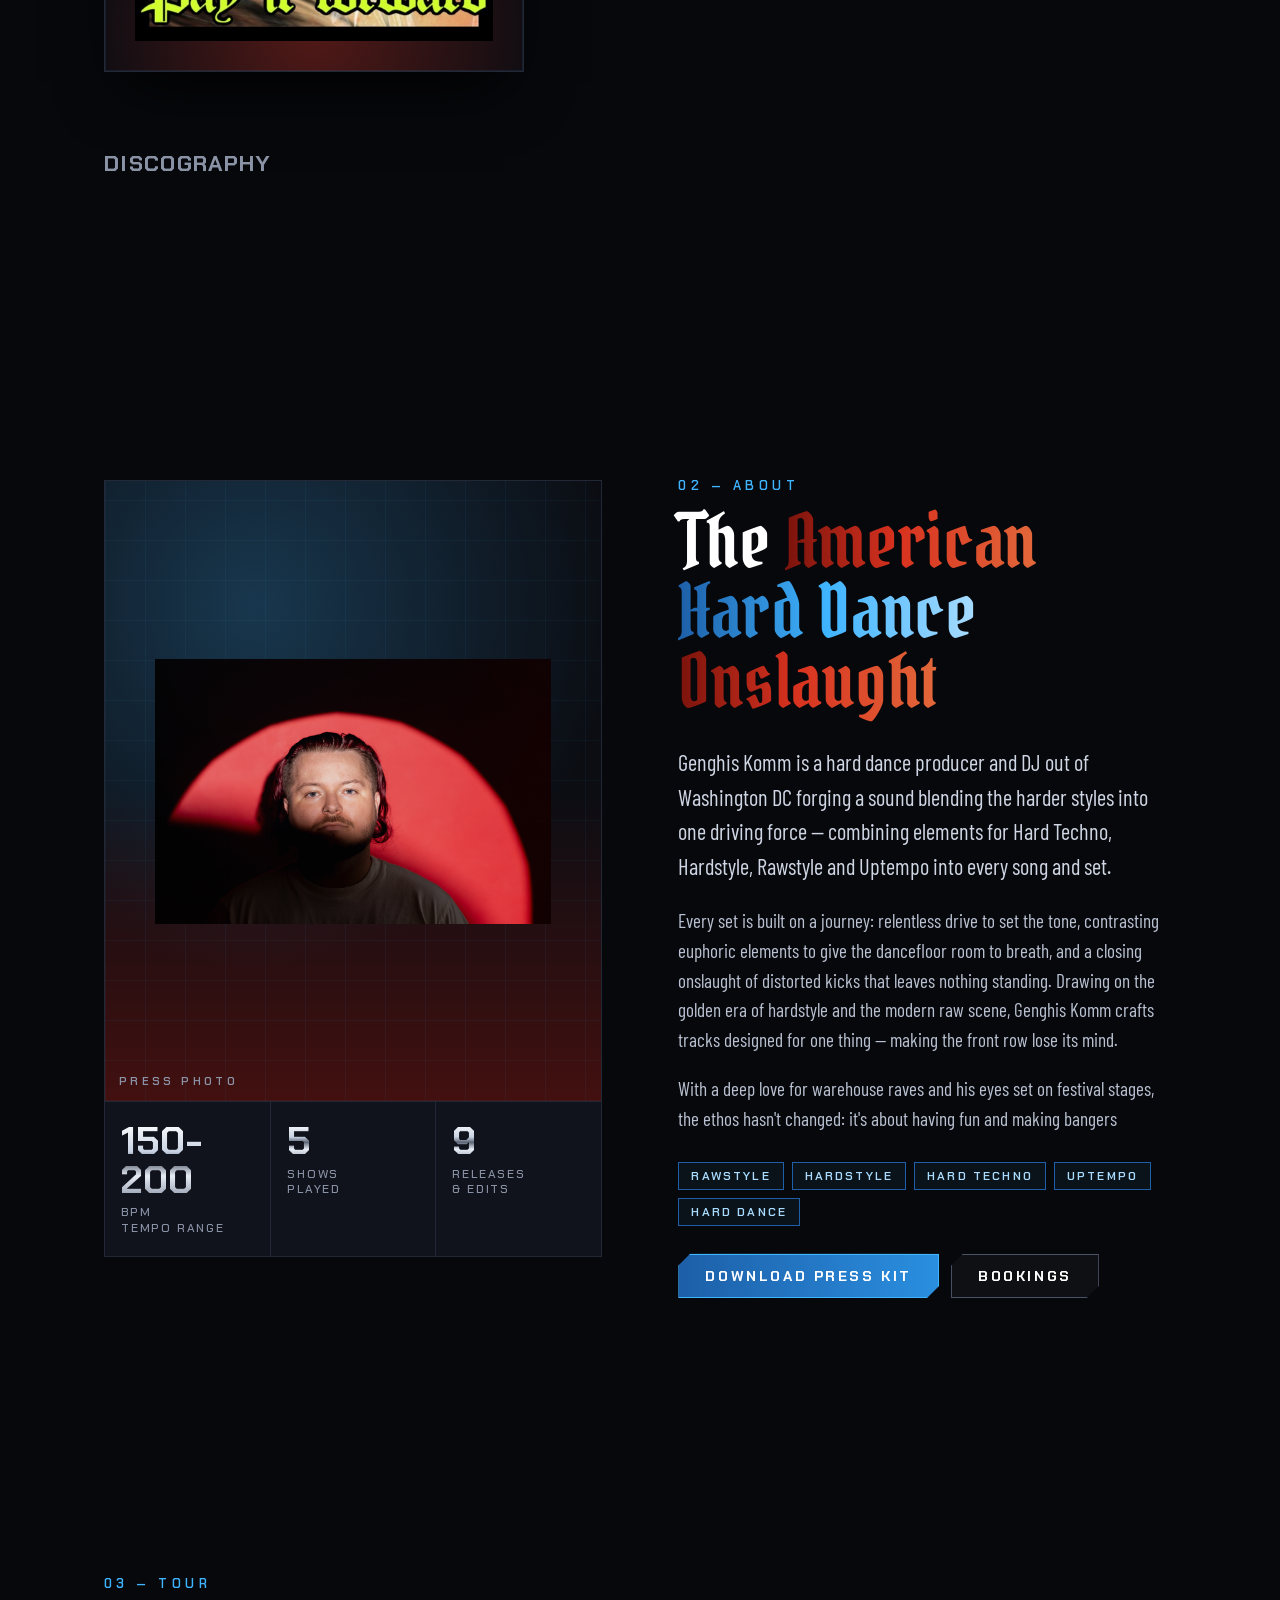
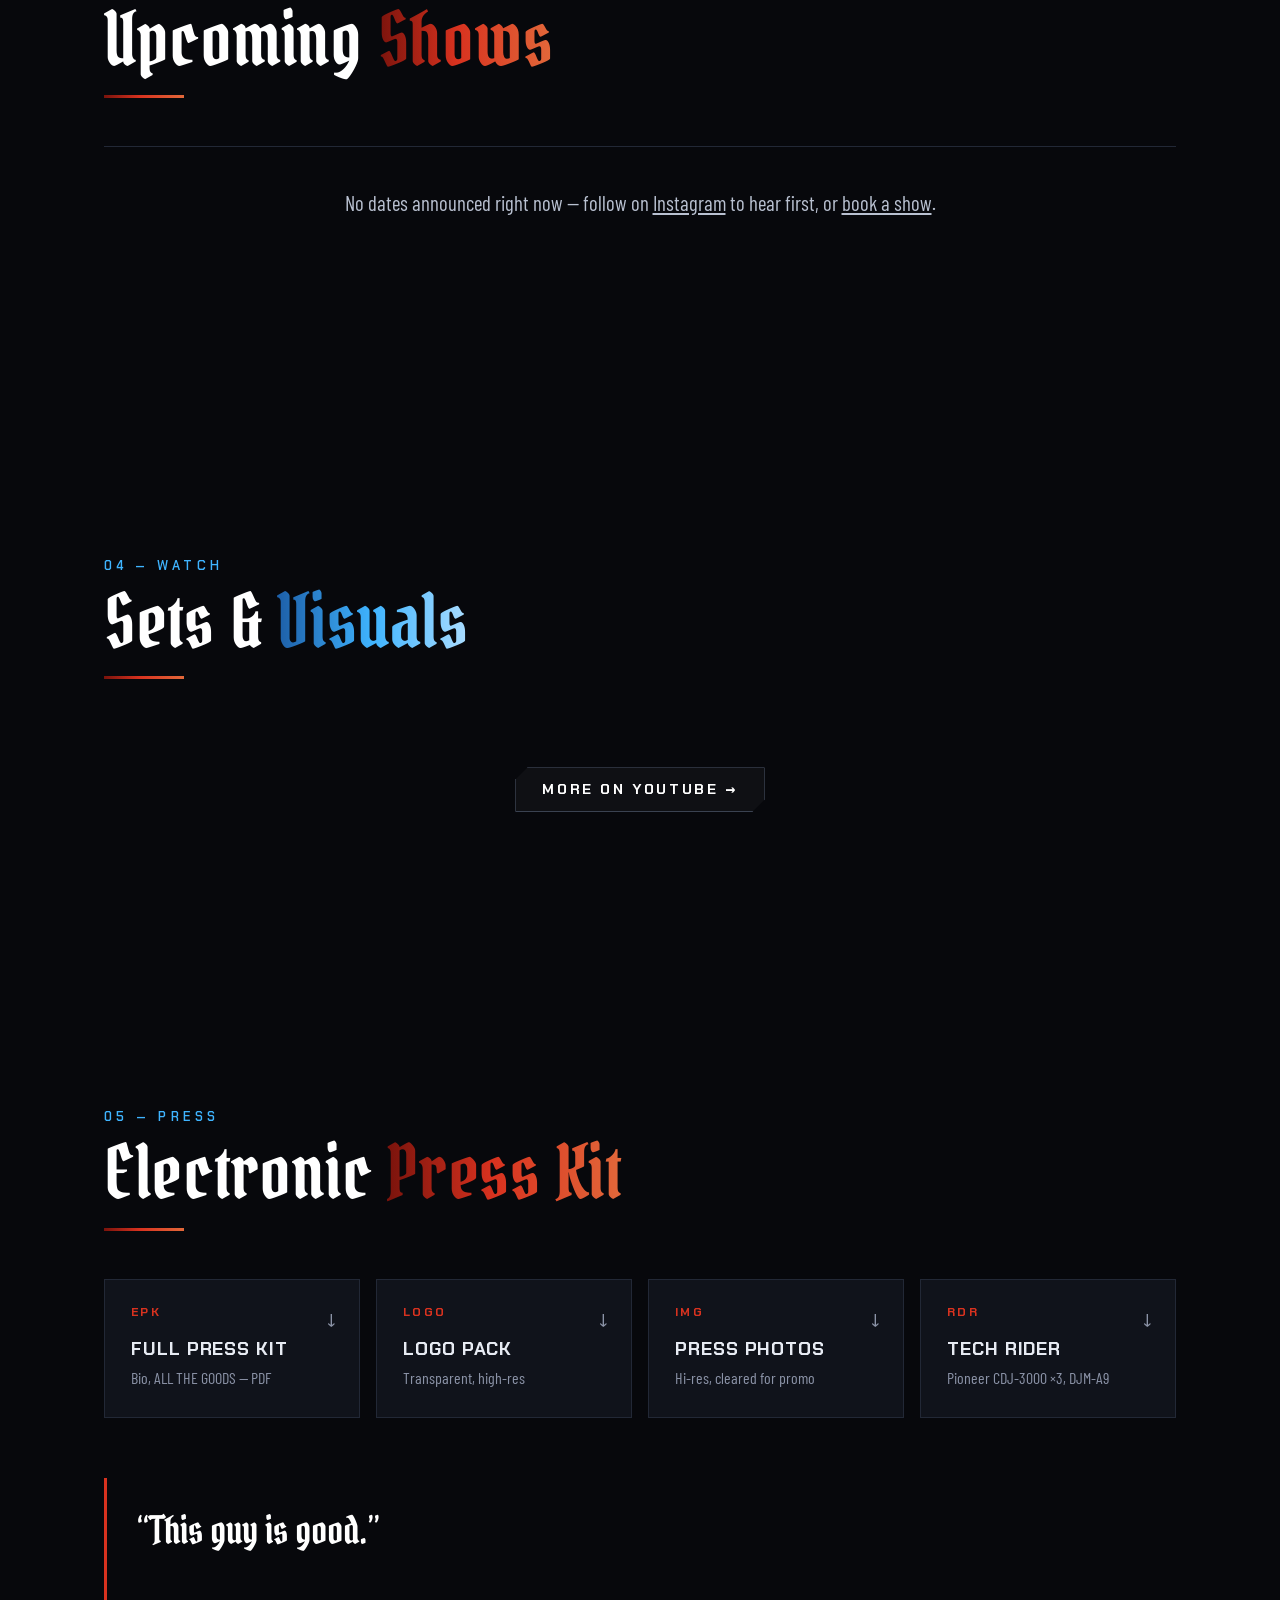
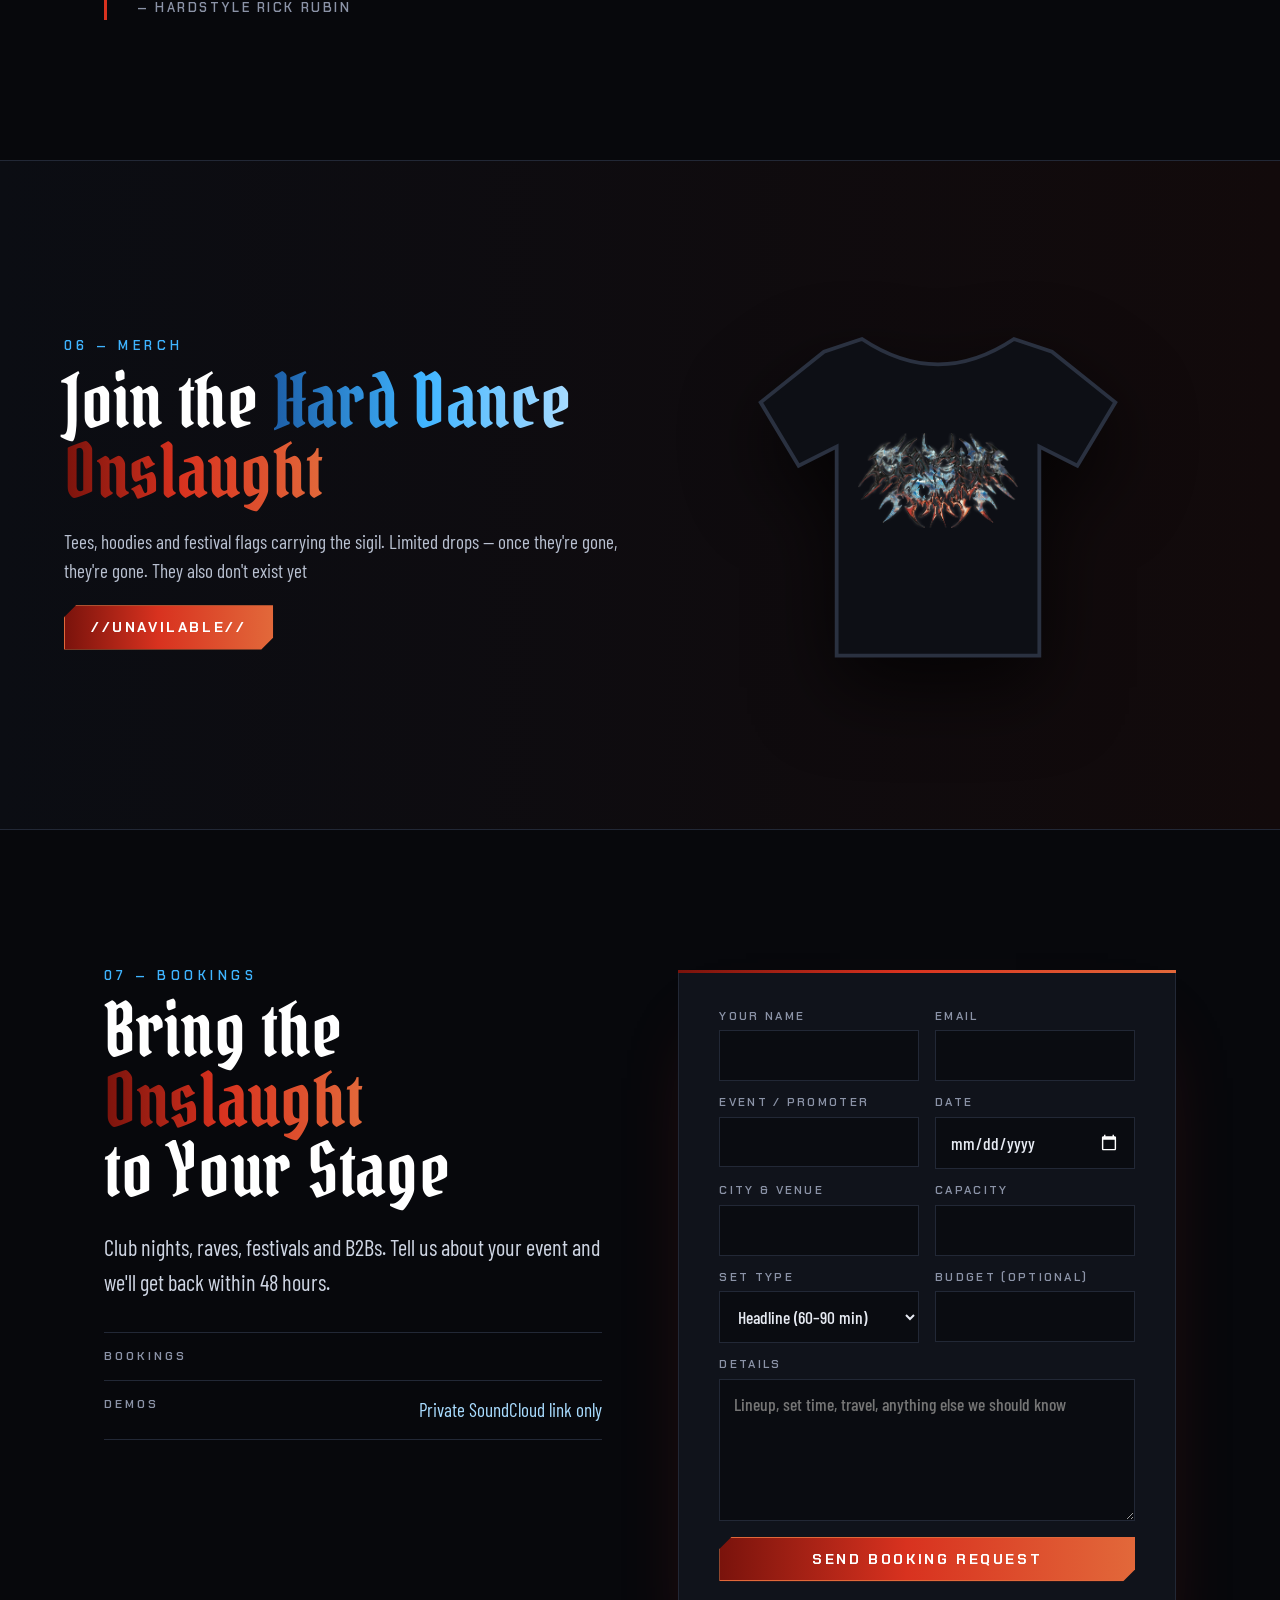
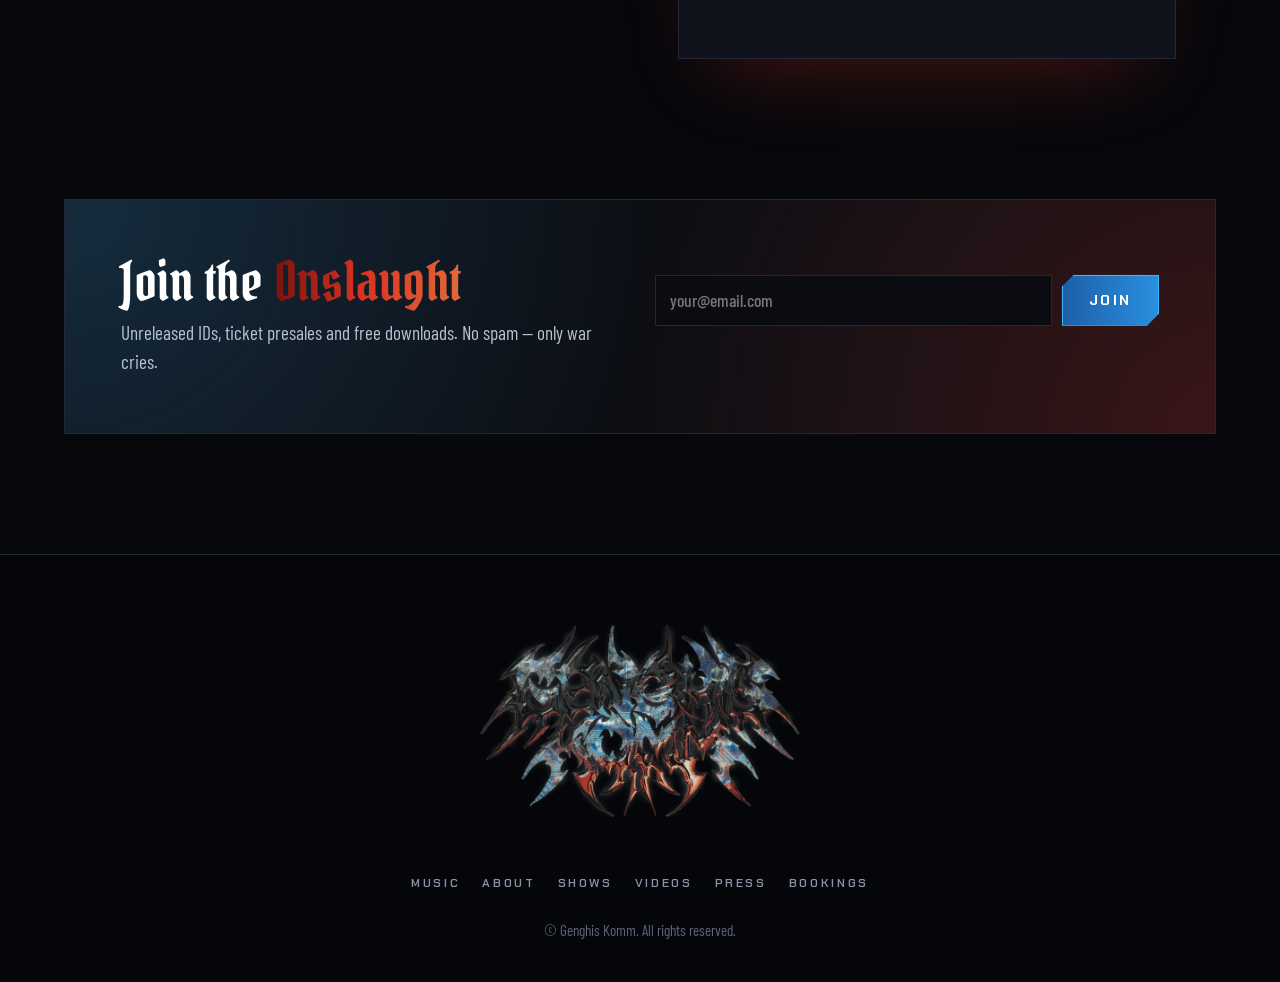
==== commit 96461143: "Update index.html" ====
--- a/index.html
+++ b/index.html
@@ -184,9 +184,9 @@
           <span class="about__photo-label">Press photo</span>
         </div>
         <div class="stats">
-          <div class="stat"><b data-count="150-200">0</b><span>BPM<br>Tempo Range</span></div>
-          <div class="stat"><b data-count="5" data-suffix="+">0</b><span>Shows<br>played</span></div>
-          <div class="stat"><b data-count="9">0</b><span>Releases<br>& edits</span></div>
+          <div class="stat"><b data-count="150-200">150-200</b><span>BPM<br>Tempo Range</span></div>
+          <div class="stat"><b data-count="5" data-suffix="+">5</b><span>Shows<br>played</span></div>
+          <div class="stat"><b data-count="9">9</b><span>Releases<br>& edits</span></div>
         </div>
       </div>
       <div class="about__copy">
@@ -214,8 +214,9 @@
       <ol class="shows" id="shows-list">
         <!-- Rendered from js/main.js → SHOWS -->
       </ol>
-      <p class="shows__empty" id="shows-empty" hidden>No dates announced right now — follow on <a data-link="instagram" href="#" target="_blank" rel="noopener">Instagram</a> to hear first, or <a href="#bookings">book a show</a>.</p>
-    </section>
+      <p class="shows__empty" id="shows-empty">No dates announced right now — follow on <a data-link="instagram" href="#" target="_blank" rel="noopener">Instagram</a> to hear first, or <a href="#bookings">book a show</a>.</p>
+    </section>
+    <!-- hidden removed from shows__empty -->
 
     <!-- ============ VIDEOS ============ -->
     <section class="section" id="videos">
